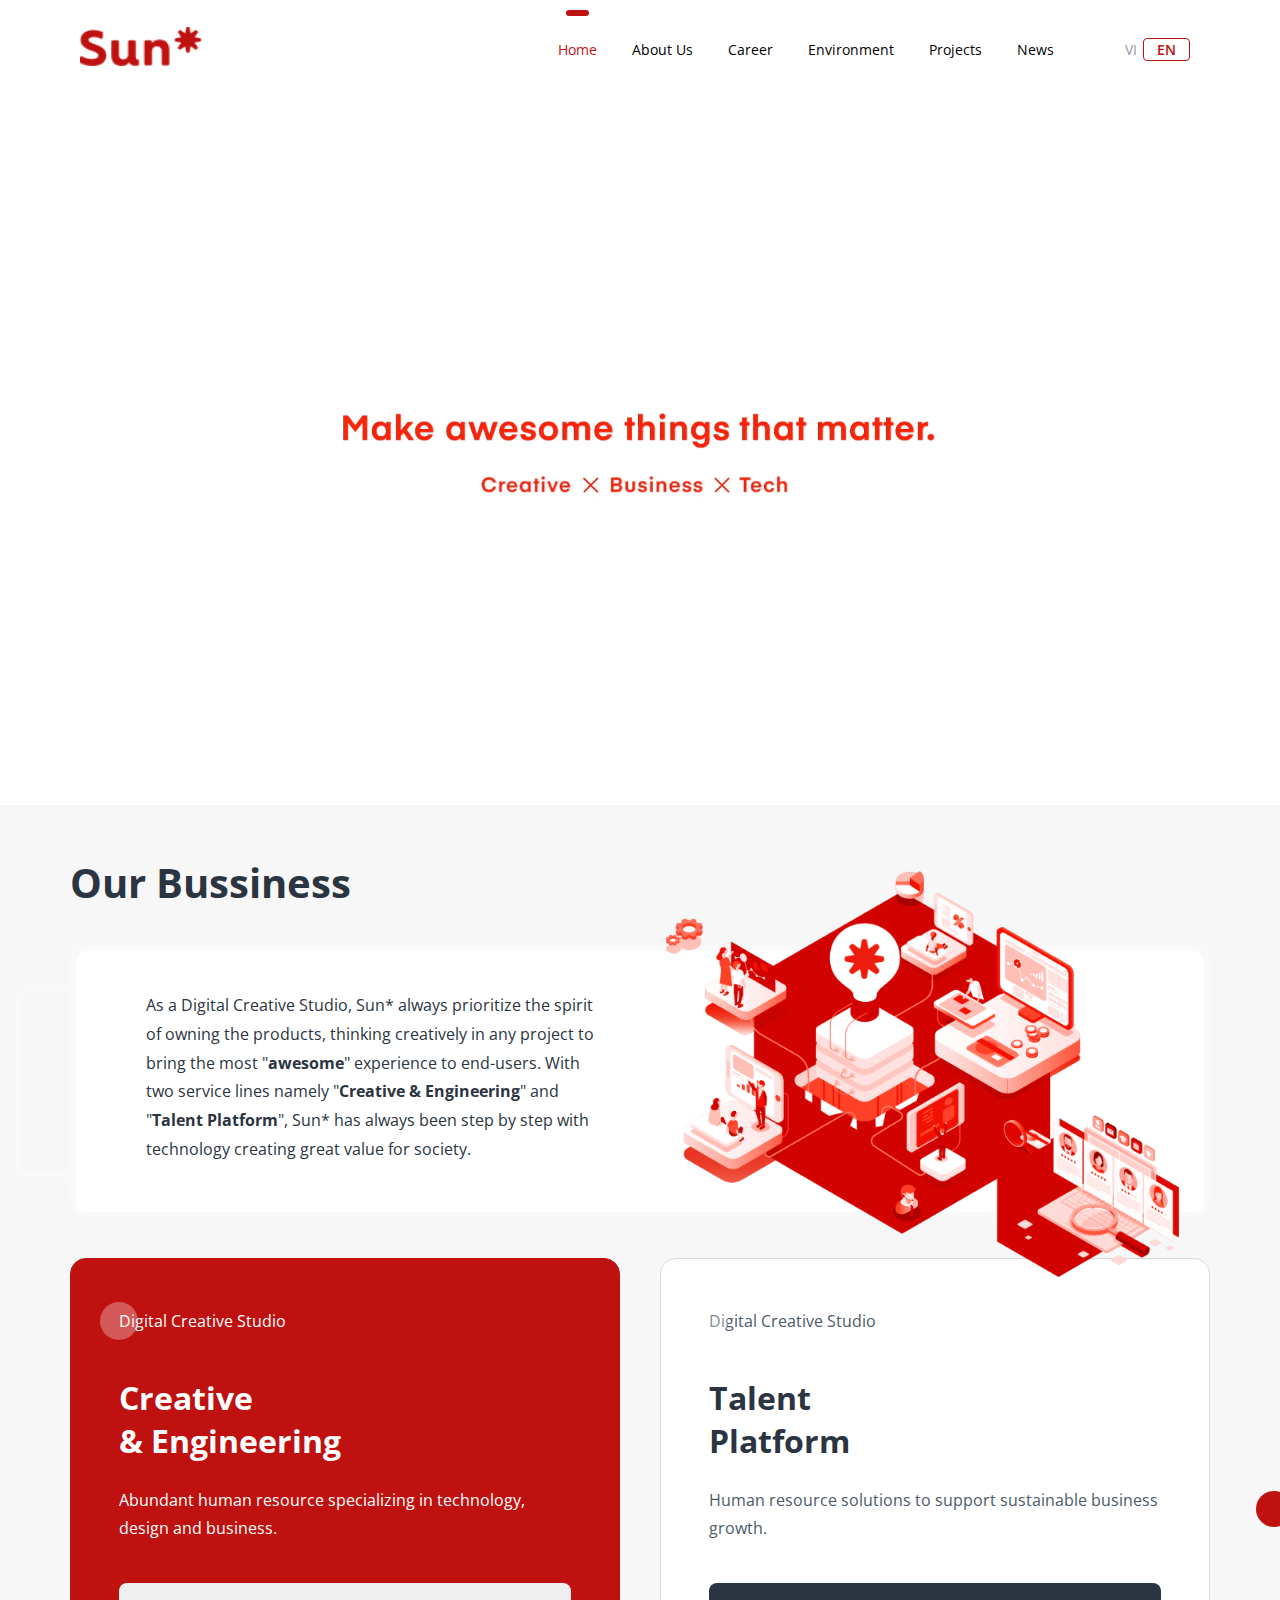
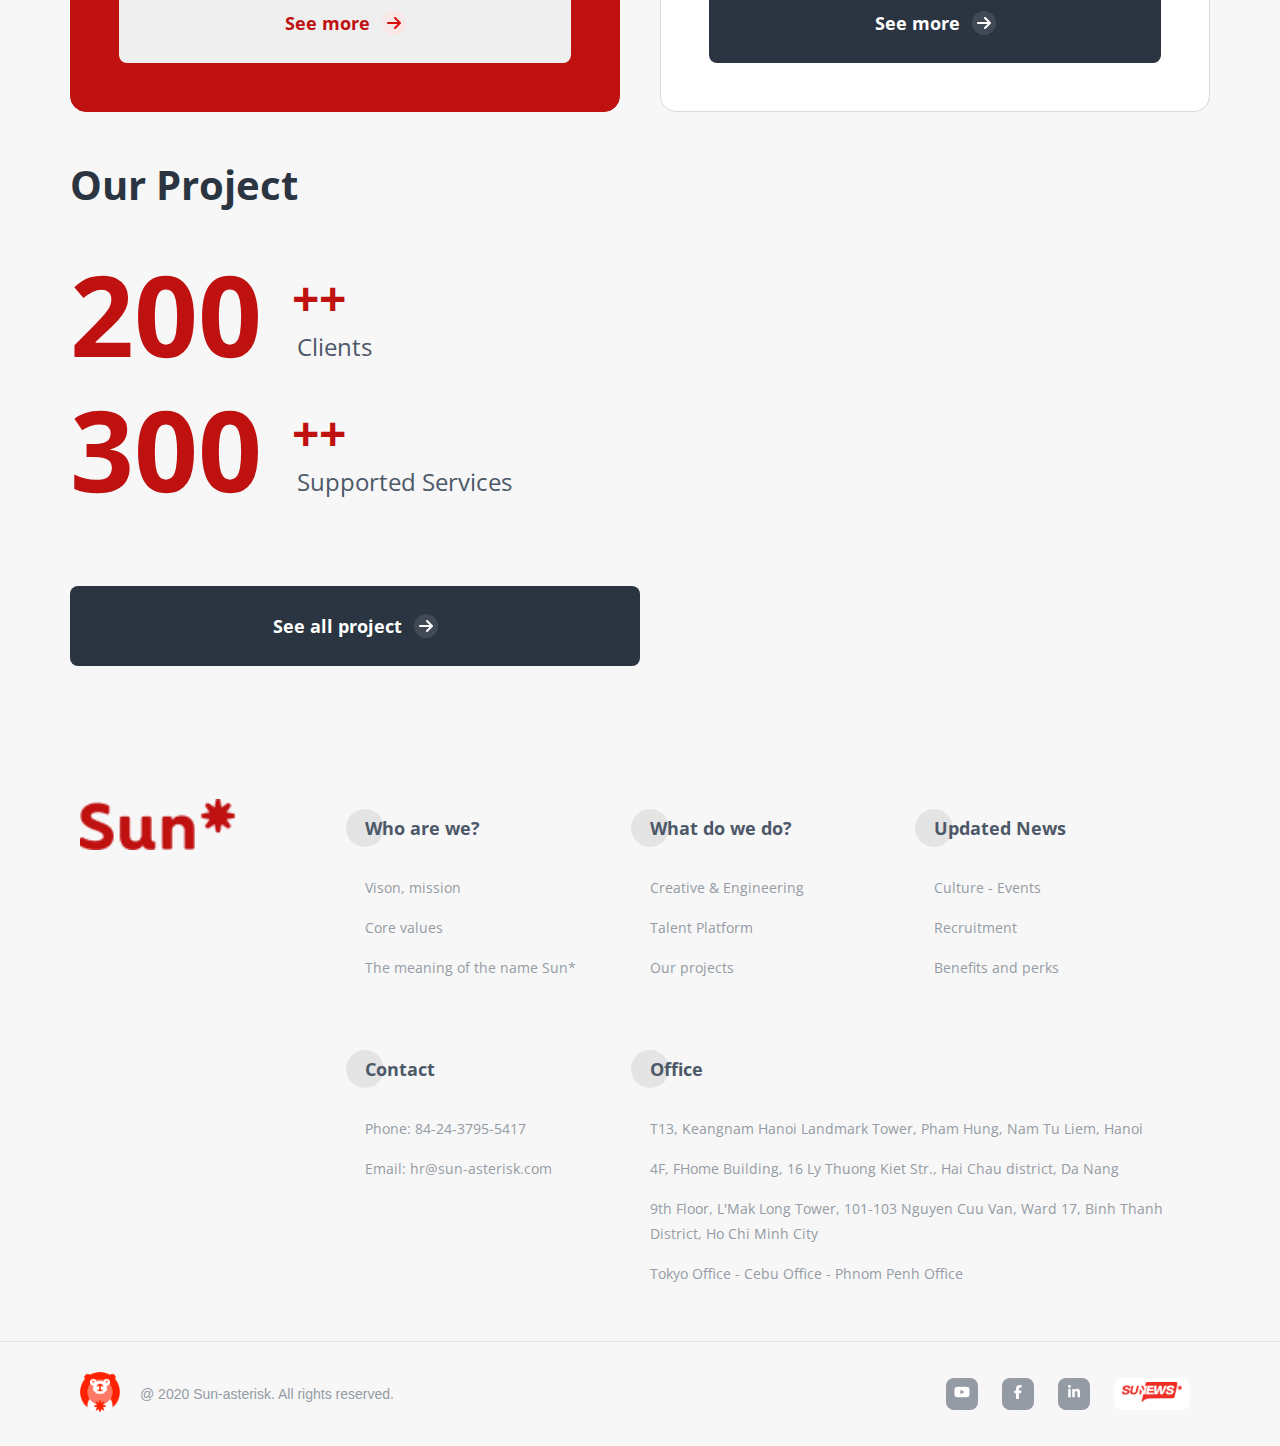
==== src/pages/index.html @ 75c7f7a1 "Merge pull request #1 from Thanhnhan1409/feat/layout" ====
<!DOCTYPE html>
<html lang="en">
<head>
  <meta charset="UTF-8">
  <meta name="viewport" content="width=device-width, initial-scale=1.0">
  <title>Trang chủ - English - Sun* Inc. Recruitment</title>
  <link rel="icon" href="../../assets/images/bear-footer.png" type="image/x-icon">
  <link rel="stylesheet" href="../../assets/css/main.css">
  <link rel="stylesheet" href="https://cdnjs.cloudflare.com/ajax/libs/font-awesome/4.7.0/css/font-awesome.min.css">
</head>
<body>
  <header class="header">
    <div class="header-container">
      <div class="header--logo">
        <img src="../../assets/images/logo.png" alt="Sun logo">
      </div>
      <div class="header__nav">
        <div class="nav__box">
          <ul class="nav__items">
            <li class="nav__item nav__item--active"><a href="./index.html">Home</a></li>
            <li class="nav__item"><a href="./index.html">About Us</a></li>
            <li class="nav__item"><a href="./index.html">Career</a></li>
            <li class="nav__item"><a href="./index.html">Environment</a></li>
            <li class="nav__item"><a href="./index.html">Projects</a></li>
            <li class="nav__item"><a href="./index.html">News</a></li>
          </ul>
          <div class="nav-mobile">
            <div class="nav-mobile__icons">
              <input type="checkbox" name="toggle" id="toggle">
              <label for="toggle">
                <img class="nav-mobile__icon nav-mobile__icon--show" src="../../assets/icons/nav-icon.svg" alt="nav">
                <img class="nav-mobile__icon nav-mobile__icon--hide" src="../../assets/icons/x-mark-icon.svg" alt="close nav">
                <ul class="nav-mobile__items">
                  <li class="nav-mobile__item nav-mobile__item--active"><a href="./index.html">Home</a></li>
                  <li class="nav-mobile__item"><a href="./index.html">About Us</a></li>
                  <li class="nav-mobile__item"><a href="./index.html">Career</a></li>
                  <li class="nav-mobile__item"><a href="./index.html">Environment</a></li>
                  <li class="nav-mobile__item"><a href="./index.html">Projects</a></li>
                  <li class="nav-mobile__item"><a href="./index.html">News</a></li>
                </ul>
              </label>
            </div>
          </div>
        </div>
        <ul class="header__locale">
          <li class="header__locale--vi">VI</li>
          <li class="header__locale--en">EN</li>
        </ul>
      </div>
    </div>
  </header>

  <main class="main">
    <section class="video__section">
      <video src="../../assets/videos/mv-pc.mp4" autoplay muted loop></video>
    </section>

    <section class="home__section bussiness__section">
      <h2 class="bussiness__section--title section--title">Our Bussiness</h2>
      <div class="bussiness__section--content">
        <p>
          As a Digital Creative Studio, Sun* always prioritize the spirit of owning the products, thinking creatively in any project to bring the most "<b>awesome</b>" experience to end-users. With two service lines namely "<b>Creative & Engineering</b>" and "<b>Talent Platform</b>", Sun* has always been step by step with technology creating great value for society.
        </p>
        <div class="bussiness--image">
          <img src="../../assets/images/intro-business.png" alt="intro-business">
        </div>
      </div>
    </section>

    <section class="home__section">
      <div class="card__section">
        <div class="creative__card card">
          <p class="card--text">Digital Creative Studio</p>
          <h2 class="creative__card--title">Creative <br> & Engineering</h2>
          <p>Abundant human resource specializing in technology, design and business.</p>
          <button class="card__button">
            <span>See more</span>
            <div class="card__icon">
              <img src="../../assets/icons/right-icon.svg" alt="arrow">
            </div>
          </button>
        </div>
        <div class="platform__card card">
          <p class="card--text">Digital Creative Studio</p>
          <h2 class="platform__card--title">Talent <br> Platform</h2>
          <p>Human resource solutions to support sustainable business growth.</p>
          <button class="card__button platform-card__button">
            <span>See more</span>
            <div class="card__icon">
              <img src="../../assets/icons/right-icon.svg" alt="arrow">
            </div>
          </button>
        </div>
      </div>
    </section>

    <section class="home__section">
      <div class="project__section">
        <h2 class="project__section--title section--title">Our Project</h2>
        <div class="project__section--content">
          <div class="project-data">
            <div class="data__group">
              <div class="data__box">
                <div class="data--number">200</div>
                <div class="data__unit">
                  <div class="data__unit--plus">++</div>
                  <div class="data__unit--text">Clients</div>
                </div>
              </div>
              <div class="data__box">
                <div class="data--number">300</div>
                <div class="data__unit">
                  <div class="data__unit--plus">++</div>
                  <div class="data__unit--text">Supported Services</div>
                </div>
              </div>
            </div>
            <button class="card__button platform-card__button">
              <span>See all project</span>
              <div class="card__icon">
                <img src="../../assets/icons/right-icon.svg" alt="arrow">
              </div>
            </button>
          </div>
          <div class="project-slide">
            <!-- <img src="../../assets/images/intro-business.png" alt="intro-business"> -->
          </div>
        </div>
      </div>
    </section>

    <section class="home__section">
      <div class="career_section">
        <div>

        </div>
      </div>
    </section>
  </main>

  <footer>
    <div class="footer-container">
      <div class="footer-content">
        <div class="footer__logo">
          <img src="../../assets/images/logo.png" alt="sun-asterisk">
        </div>
        <div class="footer-summary">
          <div class="summary__section">
            <h3 class="summary__section--title">Who are we?</h3>
            <ul class="summary__section--content">
              <li>Vison, mission</li>
              <li>Core values</li>
              <li>The meaning of the name Sun*</li>
            </ul>
          </div>
          <div class="summary__section">
            <h3 class="summary__section--title">What do we do?</h3>
            <ul class="summary__section--content">
              <li>Creative & Engineering</li>
              <li>Talent Platform</li>
              <li>Our projects</li>
            </ul>
          </div>
          <div class="summary__section">
            <h3 class="summary__section--title">Updated News</h3>
            <ul class="summary__section--content">
              <li>Culture - Events</li>
              <li>Recruitment</li>
              <li>Benefits and perks</li>
            </ul>
          </div>
          <div class="summary__section">
            <h3 class="summary__section--title">Contact</h3>
            <ul class="summary__section--content">
              <li>Phone: 84-24-3795-5417</li>
              <li>Email: hr@sun-asterisk.com</li>
            </ul>
          </div>
          <div class="summary__section">
            <h3 class="summary__section--title">Office</h3>
            <ul class="summary__section--content">
              <li>T13, Keangnam Hanoi Landmark Tower, Pham Hung, Nam Tu Liem, Hanoi</li>
              <li>4F, FHome Building, 16 Ly Thuong Kiet Str., Hai Chau district, Da Nang</li>
              <li>9th Floor, L'Mak Long Tower, 101-103 Nguyen Cuu Van, Ward 17, Binh Thanh District, Ho Chi Minh City</li>
              <li>Tokyo Office - Cebu Office - Phnom Penh Office</li>
            </ul>
          </div>
        </div>
      </div>
    </div>

    <div class="footer-contact__container">
      <div class="footer-contact__box">
        <div class="footer-contact">
          <div class="bear-logo">
            <a href="./index.html">
              <img src="../../assets/images/bear-footer.png" alt="bear logo">
            </a>
            <span>@ 2020 Sun-asterisk. All rights reserved.</span>
          </div>
          <div class="contact-socials">
            <div class="contact-socials__item">
              <a href="./index.html">
                <img src="../../assets/icons/youtube-icon.svg" alt="youtube">
              </a>
            </div>
            <div class="contact-socials__item">
              <a href="./index.html"><img src="../../assets/icons/facebook-icon.svg" alt="facebook"></a>
            </div>
            <div class="contact-socials__item">
              <a href="./index.html"><img src="../../assets/icons/linkedin-icon.svg" alt="linkedin"></a>
            </div>
            <div class="contact-socials__item contact-socials__item--sunews">
              <a href="./index.html"><img src="../../assets/icons/sunews-icon.svg" alt="sunews"></a>
            </div>
          </div>
        </div>
      </div>
    </div>
  </footer>
</body>
</html>
---- assets/css/main.css ----
@import url(./global.css);
@import url(./header.css);
@import url(./footer.css);

.header {
  background-color: #fff;
  position: fixed;
  top: 0;
  left: 0;
  right: 0;
  z-index: 10;
}

.main {
  padding: 85px 0 60px;
}

video {
  max-width: 100%;
  width: 100%;
}

.home__section {
  max-width: 1140px;
  margin: 0 auto;
}

.section--title {
  color: #2b3441;
  font-size: 40px;
  margin: 20px 0 10px;
  padding: 25px 0;
}

/* Bussiness */

.bussiness__section {
  margin-bottom: 40px;
}

.bussiness__section--content {
  border: 6px solid #f9f9f9;
  border-radius: 16px;
  background-color: #fff;
  display: flex;
  justify-content: space-between;
  position: relative;
}

.bussiness__section--content::before {
  border: 6px solid #f9f9f9;
  border-radius: 16px;
  content: '';
  height: calc(100% - 80px);
  position: absolute;
  width: 110px;
  left: 0;
  top: 50%;
  transform: translate(-50%, -50%);
  z-index: -1;
  -webkit-transform: translate(-50%, -50%);
}

.bussiness__section--content p {
  color: #2b3441;
  padding-left: 70px;
  font-size: 16px;
  line-height: 1.8;
  padding-top: 40px;
  padding-bottom: 40px;
  width: 50%;
}

.bussiness--image {
  margin: -80px 25px -70px 70px;
  position: relative;
  z-index: 2;
  width: 50%;
}

.bussiness--image img {
  max-width: 100%;
  height: auto;
}

/* Creative & Enineering */

.card__section {
  align-items: center;
  display: flex;
  justify-content: space-between;
  gap: 40px;
}

.card {
  border-radius: 16px;
  padding: 48px;
  width: calc(50% - 20px);
}

.creative__card {
  background-color: #c01111;
  border: 1px solid #c01111;
  color: #fff;
}

.creative__card h2 {
  color: #fff;
  font-size: 32px;
  margin-bottom: 24px;
}

.card--text {
  margin-bottom: 30px;
  position: relative;
}

.card--text::before {
  background-color: rgba(255, 255, 255, 0.3);
  border-radius: 50%;
  content: '';
  height: 38px;
  position: absolute;
  left: 0;
  top: 50%;
  z-index: 1;
  transform: translate(-50%, -50%);
  width: 38px;
}

.card p {
  color: #fff;
  font-size: 16px;
  line-height: 1.8;
  margin-bottom: 40px;
}

.card__button span {
  position: relative;
  z-index: 2;
}

.card__button {
  align-items: center;
  border: none;
  border-radius: 8px;
  cursor: pointer;
  color: #c01111;
  display: flex;
  font-size: 18px;
  font-weight: 700;
  justify-content: center;
  gap: 12px;
  height: 80px;
  line-height: 80px;
  text-align: center;
  transition: all .3s;
  width: 100%;
  padding:  0 20px;
  position: relative;
}

.card__button::before {
  background-color: #2b3441;
  border-radius: 8px;
  content: "";
  position: absolute;
  top: 50%;
  left: 50%;
  width: 100%;
  height: 100%;
  opacity: 0;
  transform: translate(-50%, -50%) scale(0);
  transition: all 0.3s ease;
  z-index: 0;
}

.card__button:hover::before {
  opacity: 1;
  transform: translate(-50%, -50%) scale(1);
}

.card__button:hover span {
  color: #fff;
}

.card__button:hover .card__icon {
  background-color: #414954;
}

.card__button:hover img {
  filter: brightness(0) invert(1);
}

.card__icon {
  align-items: center;
  background-color: #F9E7E7;
  border-radius: 50%;
  display: flex;
  justify-content: center;
  height: 24px;
  position: relative;
  width: 24px;
  z-index: 2;
}

.card__icon img {
  width: 14px;
}

/* Platform card */
.platform__card {
  background-color: #fff;
  border: 1px solid #d7dadc;
  position: relative;
}

.platform__card::after {
  background-color: #c01111;
  border-radius: 50%;
  bottom: 166px;
  content: '';
  height: 36px;
  position: absolute;
  right: -83px;
  transform: translateY(-50%);
  width: 36px;
}

.platform__card--title {
  color: #2b3441;
  font-size: 32px;
  margin-bottom: 24px;
}

.platform__card p {
  color: #4d5969;
}

.platform-card__button {
  background-color: #2b3441;
  color: #fff;
}

.platform-card__button img {
  filter: brightness(0) invert(1);
}

.platform-card__button .card__icon {
  background-color: #414954;
}

.platform-card__button::before {
  background-color: #c01111;
}

.platform-card__button:hover .card__icon {
  background-color: #c85252;
}

/* Project section */

.project__section--content {
  align-items: center;
  display: flex;
}

.project__section--content {
  display: flex;
  flex-direction: row;
  width: 100%;
}

.project-data {
  width: 50%;
}

.data__group {
  padding-bottom: 70px;
}

.data__box {
  display: flex;
  align-items: center;
}

.data--number {
  color: #c01111;
  font-size: 112px;
  font-weight: 700;
  line-height: 1.2; 
}

.data__unit {
  display: flex;
  justify-content: flex-start;
  align-items: flex-start;
  flex-direction: column;
  padding-left: 30px;
}

.data__unit--plus {
  color: #c01111;
  font-size: 48px;
  font-weight: 700;
  position: relative;
}

.data__unit--text {
  font-size: 24px;
  position: relative;
  left: 5px;
}
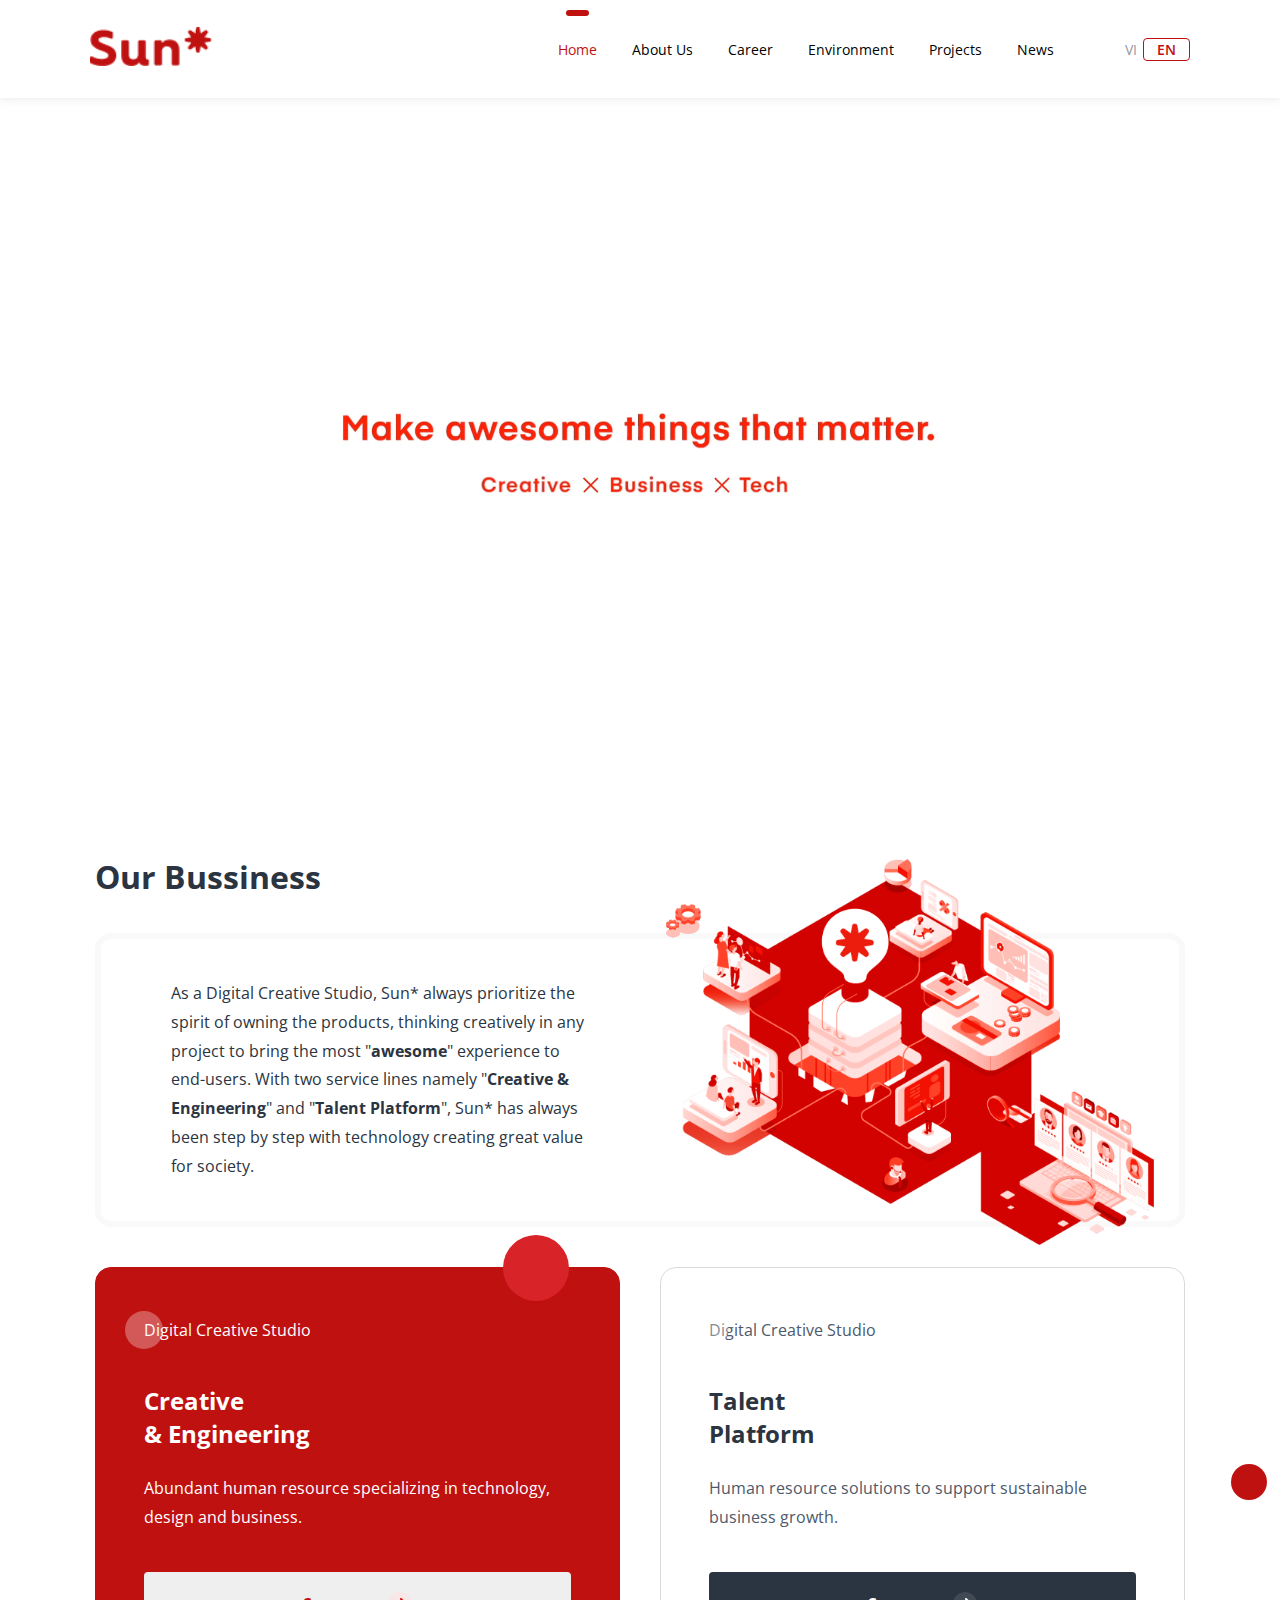
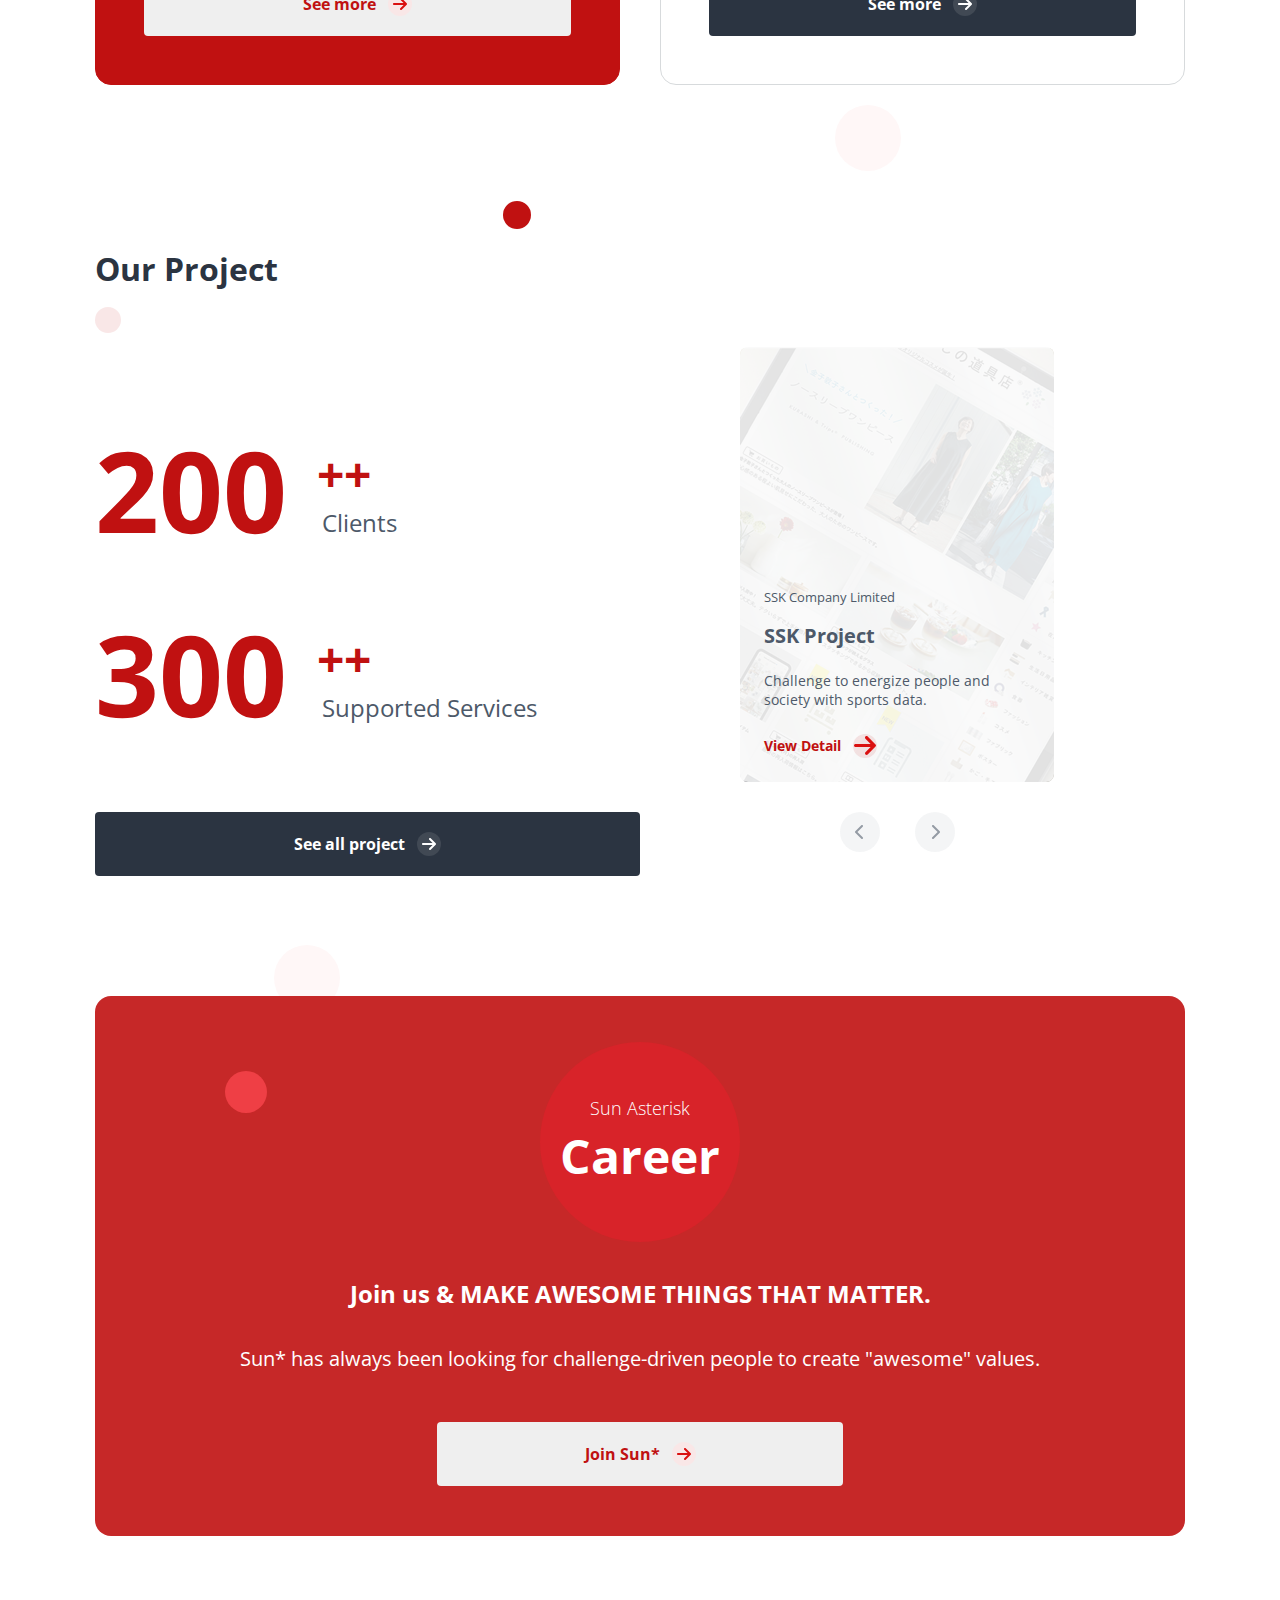
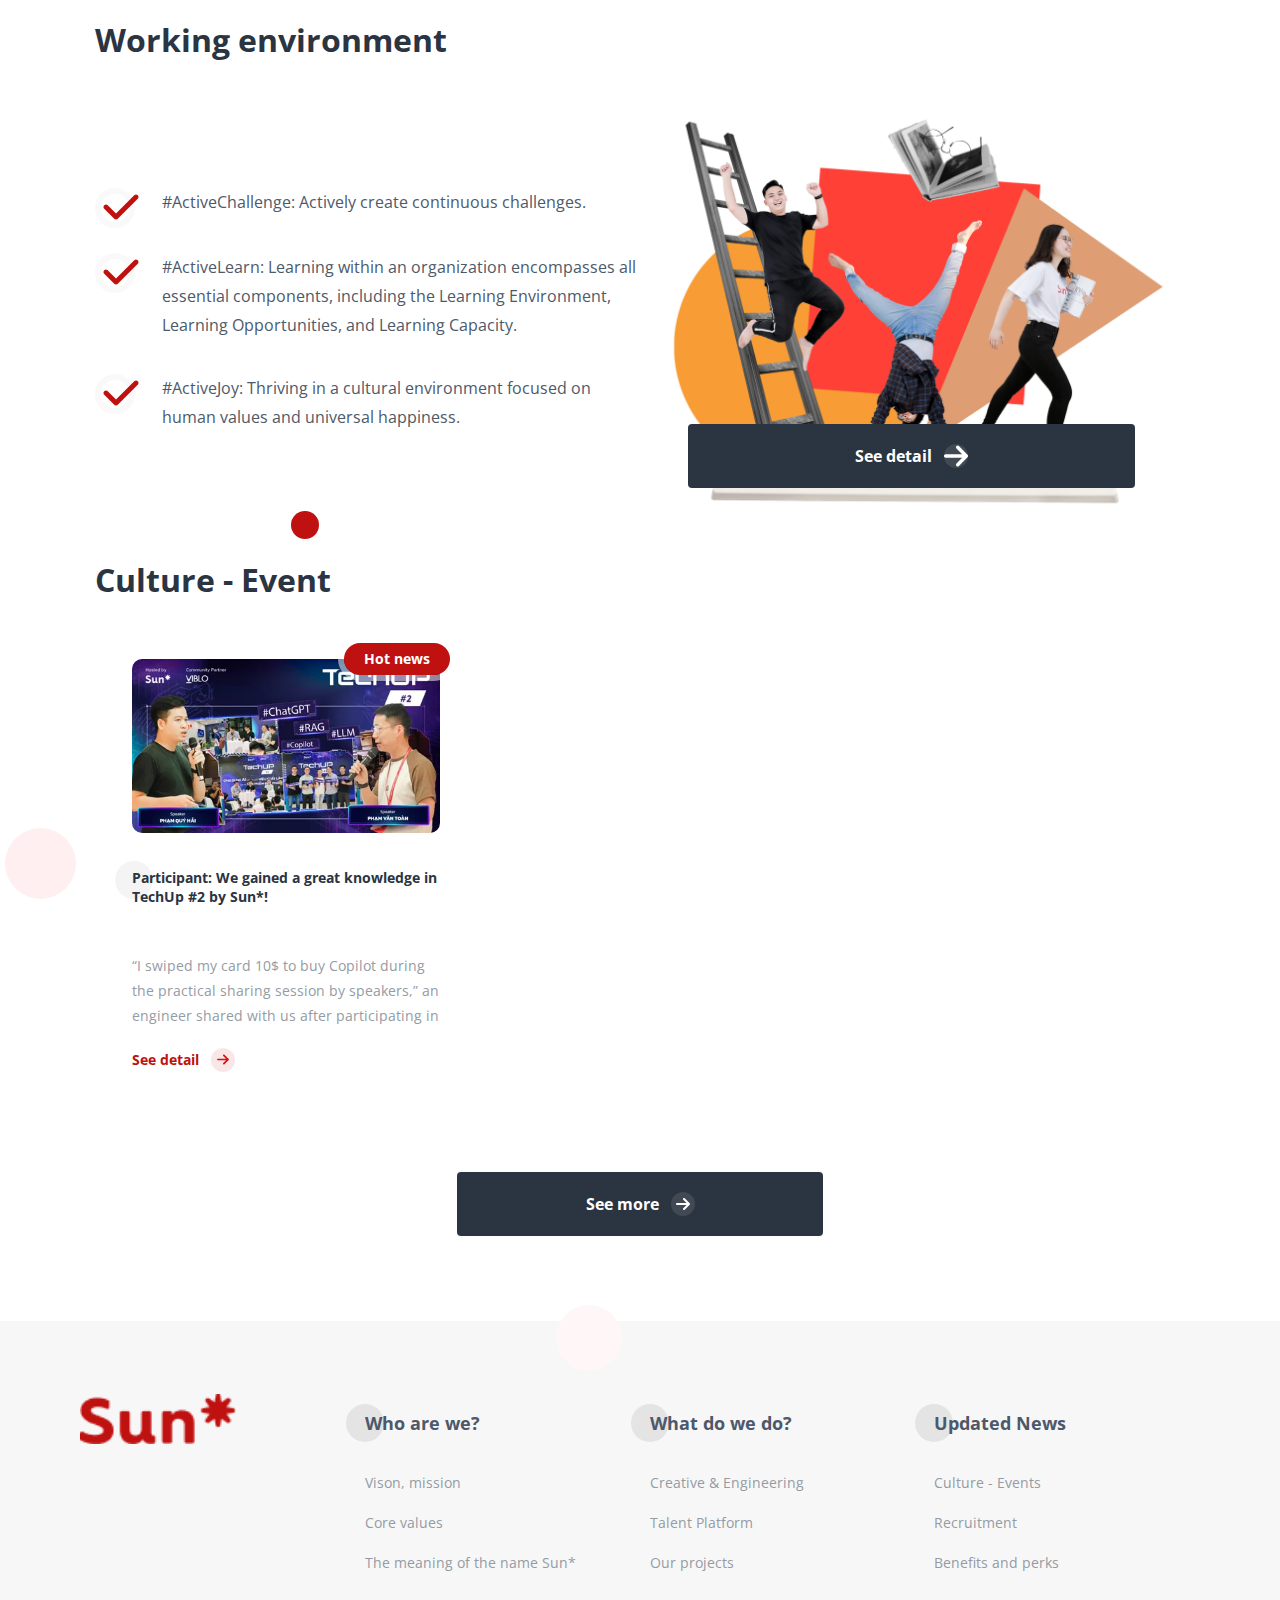
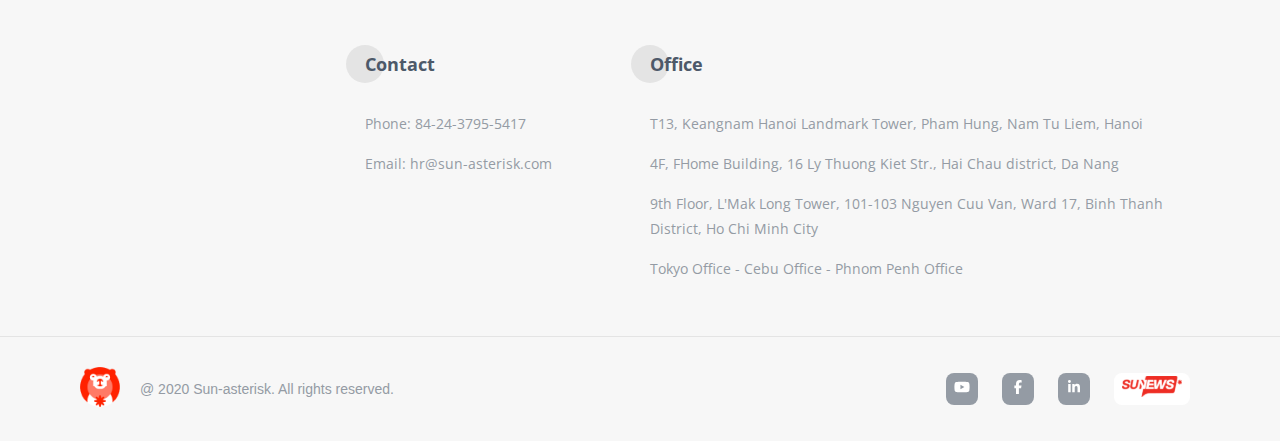
==== commit 81f54a5d: "Merge pull request #2 from Thanhnhan1409/feat/main" ====
--- a/src/pages/index.html
+++ b/src/pages/index.html
@@ -54,7 +54,7 @@
     <section class="video__section">
       <video src="../../assets/videos/mv-pc.mp4" autoplay muted loop></video>
     </section>
-
+    <!-- Our Business -->
     <section class="home__section bussiness__section">
       <h2 class="bussiness__section--title section--title">Our Bussiness</h2>
       <div class="bussiness__section--content">
@@ -93,10 +93,10 @@
         </div>
       </div>
     </section>
-
+    <!-- Project -->
     <section class="home__section">
       <div class="project__section">
-        <h2 class="project__section--title section--title">Our Project</h2>
+        <h2 class="project__section--title">Our Project</h2>
         <div class="project__section--content">
           <div class="project-data">
             <div class="data__group">
@@ -122,17 +122,169 @@
               </div>
             </button>
           </div>
-          <div class="project-slide">
-            <!-- <img src="../../assets/images/intro-business.png" alt="intro-business"> -->
-          </div>
-        </div>
-      </div>
-    </section>
-
+          <div class="project__slider--box">
+            <div class="project__slider">
+              <div class="project__slides">
+                <div class="project__slide">
+                  <div class="project__slide--content">
+                    <div class="project__slide--company-name">SSK Company Limited</div>
+                    <div class="project__slide--project-name"> SSK Project </div>
+                    <div class="project__slide--description">Challenge to energize people and society with sports data.</div>
+                    <div class="culture-event__detail">
+                      <a href="./index.html">
+                        <div class="culture-event__detail--text">View Detail</div>
+                        <div class="culture-event__icon">
+                          <img src="../../assets/icons/right-icon.svg" alt="right">
+                        </div>
+                      </a>
+                    </div>
+                  </div>
+                </div>
+                <div class="project__slide">
+                  <div class="project__slide--content">
+                    <div class="project__slide--company-name">Kurashicom Inc</div>
+                    <div class="project__slide--project-name"> KURASHICOM Project </div>
+                    <div class="project__slide--description">App development helps to realize the lifestyle that you want</div>
+                    <div class="culture-event__detail">
+                      <a href="./index.html">
+                        <div class="culture-event__detail--text">View Detail</div>
+                        <div class="culture-event__icon">
+                          <img src="../../assets/icons/right-icon.svg" alt="right">
+                        </div>
+                      </a>
+                    </div>
+                  </div>
+                </div>
+                <div class="project__slide">
+                  <div class="project__slide--content">
+                    <div class="project__slide--company-name">SSK Company Limited</div>
+                    <div class="project__slide--project-name"> SSK Project </div>
+                    <div class="project__slide--description">Challenge to energize people and society with sports data.</div>
+                    <div class="culture-event__detail">
+                      <a href="./index.html">
+                        <div class="culture-event__detail--text">View Detail</div>
+                        <div class="culture-event__icon">
+                          <img src="../../assets/icons/right-icon.svg" alt="right">
+                        </div>
+                      </a>
+                    </div>
+                  </div>
+                </div>
+              </div>
+            </div>
+            <div class="project__slider--icons">
+              <div class="project__slider--icon">
+                <img src="../../assets/icons/chevron-left-icon.svg" alt="left">
+              </div>
+              <div class="project__slider--icon">
+                <img src="../../assets/icons/chevron-right-icon.svg" alt="right">
+              </div>
+            </div>
+          </div>
+        </div>
+      </div>
+    </section>
+    <!-- Carrer -->
     <section class="home__section">
       <div class="career_section">
-        <div>
-
+        <div class="career__title">
+          <div class="career--company-name">Sun Asterisk</div>
+          <div class="career-section--title">Career</div>
+        </div>
+        <div class="career--quote">Join us & MAKE AWESOME THINGS THAT MATTER.</div>
+        <div class="career--description">Sun* has always been looking for challenge-driven people to create "awesome" values.</div>
+        <div class="career__button">
+          <button class="card__button">
+            <span>Join Sun*</span>
+            <div class="card__icon">
+              <img src="../../assets/icons/right-icon.svg" alt="arrow">
+            </div>
+          </button>
+        </div>
+      </div>
+    </section>
+    <!-- Environment -->
+    <section class="home__section">
+      <div class="enviroment__section">
+        <h2 class="enviroment__section--title">Working environment</h2>
+        <div class="environment__content">
+          <div class="environment__description">
+            <ul class="environment__description--items">
+              <li class="environment__description--item">
+                <div class="environment__item--mark">
+                  <img src="../../assets/icons/correct-icon.svg" alt="correct">
+                </div>
+                <div class="enviroment__item--description">
+                  #ActiveChallenge: Actively create continuous challenges.
+                </div>
+              </li>
+              <li class="environment__description--item">
+                <div class="environment__item--mark">
+                  <img src="../../assets/icons/correct-icon.svg" alt="correct">
+                </div>
+                <div class="enviroment__item--description">
+                  #ActiveLearn: Learning within an organization encompasses all essential components, including the Learning Environment, Learning Opportunities, and Learning Capacity.
+                </div>
+              </li>
+              <li class="environment__description--item">
+                <div class="environment__item--mark">
+                  <img src="../../assets/icons/correct-icon.svg" alt="correct">
+                </div>
+                <div class="enviroment__item--description">
+                  #ActiveJoy: Thriving in a cultural environment focused on human values and universal happiness.
+                </div>
+              </li>
+            </ul>
+          </div>
+          <div class="environment-image">
+            <img src="../../assets/images/human-centered.png" alt="intro-business">
+            <div>
+              <button class="platform-card__button card__button enviroment__button">
+                <span>See detail</span>
+                <div class="card__icon">
+                  <img src="../../assets/icons/right-icon.svg" alt="arrow">
+                </div>
+              </button>
+            </div>
+          </div>
+        </div>
+      </div>
+    </section>
+    <!-- Culture -->
+    <section class="home__section">
+      <div class="culture__section">
+        <h2 class="enviroment__section--title culture__section--title">Culture - Event</h2>
+        <div class="culture__box">
+          <div class="culture__card">
+            <div class="culture__card--image">
+              <img src="../../assets/images/culture-event.webp" alt="culture-event">
+              <div class="culture__card--label">
+                <span>Hot news</span>
+              </div>
+            </div>
+            <div class="culture-event__content">
+              <a href="./index.html" class="culture-event--link">
+                Participant: We gained a great knowledge in TechUp #2 by Sun*!
+              </a>
+              <div class="culture-event--description">“I swiped my card 10$ to buy Copilot during the practical sharing session by speakers,” an engineer shared with us after participating in TechUp #2: "Applying AI to Improve Programming Efficiency and Create Breakthrough Products" – an event hosted by Sun*.</div>
+              <div class="culture-event__detail">
+                <a href="./index.html">
+                  <div class="culture-event__detail--text">See detail</div>
+                  <div class="culture-event__icon">
+                    <img src="../../assets/icons/right-icon.svg" alt="right">
+                  </div>
+                </a>
+              </div>
+            </div>
+          </div>
+        </div>
+        <div class="culture__button">
+          <button class="platform-card__button card__button">
+            <span>See more</span>
+            <div class="card__icon">
+              <img src="../../assets/icons/right-icon.svg" alt="arrow">
+            </div>
+          </button>
         </div>
       </div>
     </section>
--- a/assets/css/main.css
+++ b/assets/css/main.css
@@ -1,313 +1,25 @@
 @import url(./global.css);
 @import url(./header.css);
 @import url(./footer.css);
+@import url(./main/business.css);
+@import url(./main/creative.css); 
+@import url(./main/career.css);
+@import url(./main/culture.css);
+@import url(./main/environment.css);
+@import url(./main/project.css);
+
 
 .header {
   background-color: #fff;
+  box-shadow: 0 0 10px 0 rgba(204, 204, 204, .5);
   position: fixed;
   top: 0;
   left: 0;
   right: 0;
-  z-index: 10;
+  z-index: 100;
 }
 
 .main {
+  background-color: #fff;
   padding: 85px 0 60px;
 }
-
-video {
-  max-width: 100%;
-  width: 100%;
-}
-
-.home__section {
-  max-width: 1140px;
-  margin: 0 auto;
-}
-
-.section--title {
-  color: #2b3441;
-  font-size: 40px;
-  margin: 20px 0 10px;
-  padding: 25px 0;
-}
-
-/* Bussiness */
-
-.bussiness__section {
-  margin-bottom: 40px;
-}
-
-.bussiness__section--content {
-  border: 6px solid #f9f9f9;
-  border-radius: 16px;
-  background-color: #fff;
-  display: flex;
-  justify-content: space-between;
-  position: relative;
-}
-
-.bussiness__section--content::before {
-  border: 6px solid #f9f9f9;
-  border-radius: 16px;
-  content: '';
-  height: calc(100% - 80px);
-  position: absolute;
-  width: 110px;
-  left: 0;
-  top: 50%;
-  transform: translate(-50%, -50%);
-  z-index: -1;
-  -webkit-transform: translate(-50%, -50%);
-}
-
-.bussiness__section--content p {
-  color: #2b3441;
-  padding-left: 70px;
-  font-size: 16px;
-  line-height: 1.8;
-  padding-top: 40px;
-  padding-bottom: 40px;
-  width: 50%;
-}
-
-.bussiness--image {
-  margin: -80px 25px -70px 70px;
-  position: relative;
-  z-index: 2;
-  width: 50%;
-}
-
-.bussiness--image img {
-  max-width: 100%;
-  height: auto;
-}
-
-/* Creative & Enineering */
-
-.card__section {
-  align-items: center;
-  display: flex;
-  justify-content: space-between;
-  gap: 40px;
-}
-
-.card {
-  border-radius: 16px;
-  padding: 48px;
-  width: calc(50% - 20px);
-}
-
-.creative__card {
-  background-color: #c01111;
-  border: 1px solid #c01111;
-  color: #fff;
-}
-
-.creative__card h2 {
-  color: #fff;
-  font-size: 32px;
-  margin-bottom: 24px;
-}
-
-.card--text {
-  margin-bottom: 30px;
-  position: relative;
-}
-
-.card--text::before {
-  background-color: rgba(255, 255, 255, 0.3);
-  border-radius: 50%;
-  content: '';
-  height: 38px;
-  position: absolute;
-  left: 0;
-  top: 50%;
-  z-index: 1;
-  transform: translate(-50%, -50%);
-  width: 38px;
-}
-
-.card p {
-  color: #fff;
-  font-size: 16px;
-  line-height: 1.8;
-  margin-bottom: 40px;
-}
-
-.card__button span {
-  position: relative;
-  z-index: 2;
-}
-
-.card__button {
-  align-items: center;
-  border: none;
-  border-radius: 8px;
-  cursor: pointer;
-  color: #c01111;
-  display: flex;
-  font-size: 18px;
-  font-weight: 700;
-  justify-content: center;
-  gap: 12px;
-  height: 80px;
-  line-height: 80px;
-  text-align: center;
-  transition: all .3s;
-  width: 100%;
-  padding:  0 20px;
-  position: relative;
-}
-
-.card__button::before {
-  background-color: #2b3441;
-  border-radius: 8px;
-  content: "";
-  position: absolute;
-  top: 50%;
-  left: 50%;
-  width: 100%;
-  height: 100%;
-  opacity: 0;
-  transform: translate(-50%, -50%) scale(0);
-  transition: all 0.3s ease;
-  z-index: 0;
-}
-
-.card__button:hover::before {
-  opacity: 1;
-  transform: translate(-50%, -50%) scale(1);
-}
-
-.card__button:hover span {
-  color: #fff;
-}
-
-.card__button:hover .card__icon {
-  background-color: #414954;
-}
-
-.card__button:hover img {
-  filter: brightness(0) invert(1);
-}
-
-.card__icon {
-  align-items: center;
-  background-color: #F9E7E7;
-  border-radius: 50%;
-  display: flex;
-  justify-content: center;
-  height: 24px;
-  position: relative;
-  width: 24px;
-  z-index: 2;
-}
-
-.card__icon img {
-  width: 14px;
-}
-
-/* Platform card */
-.platform__card {
-  background-color: #fff;
-  border: 1px solid #d7dadc;
-  position: relative;
-}
-
-.platform__card::after {
-  background-color: #c01111;
-  border-radius: 50%;
-  bottom: 166px;
-  content: '';
-  height: 36px;
-  position: absolute;
-  right: -83px;
-  transform: translateY(-50%);
-  width: 36px;
-}
-
-.platform__card--title {
-  color: #2b3441;
-  font-size: 32px;
-  margin-bottom: 24px;
-}
-
-.platform__card p {
-  color: #4d5969;
-}
-
-.platform-card__button {
-  background-color: #2b3441;
-  color: #fff;
-}
-
-.platform-card__button img {
-  filter: brightness(0) invert(1);
-}
-
-.platform-card__button .card__icon {
-  background-color: #414954;
-}
-
-.platform-card__button::before {
-  background-color: #c01111;
-}
-
-.platform-card__button:hover .card__icon {
-  background-color: #c85252;
-}
-
-/* Project section */
-
-.project__section--content {
-  align-items: center;
-  display: flex;
-}
-
-.project__section--content {
-  display: flex;
-  flex-direction: row;
-  width: 100%;
-}
-
-.project-data {
-  width: 50%;
-}
-
-.data__group {
-  padding-bottom: 70px;
-}
-
-.data__box {
-  display: flex;
-  align-items: center;
-}
-
-.data--number {
-  color: #c01111;
-  font-size: 112px;
-  font-weight: 700;
-  line-height: 1.2; 
-}
-
-.data__unit {
-  display: flex;
-  justify-content: flex-start;
-  align-items: flex-start;
-  flex-direction: column;
-  padding-left: 30px;
-}
-
-.data__unit--plus {
-  color: #c01111;
-  font-size: 48px;
-  font-weight: 700;
-  position: relative;
-}
-
-.data__unit--text {
-  font-size: 24px;
-  position: relative;
-  left: 5px;
-}
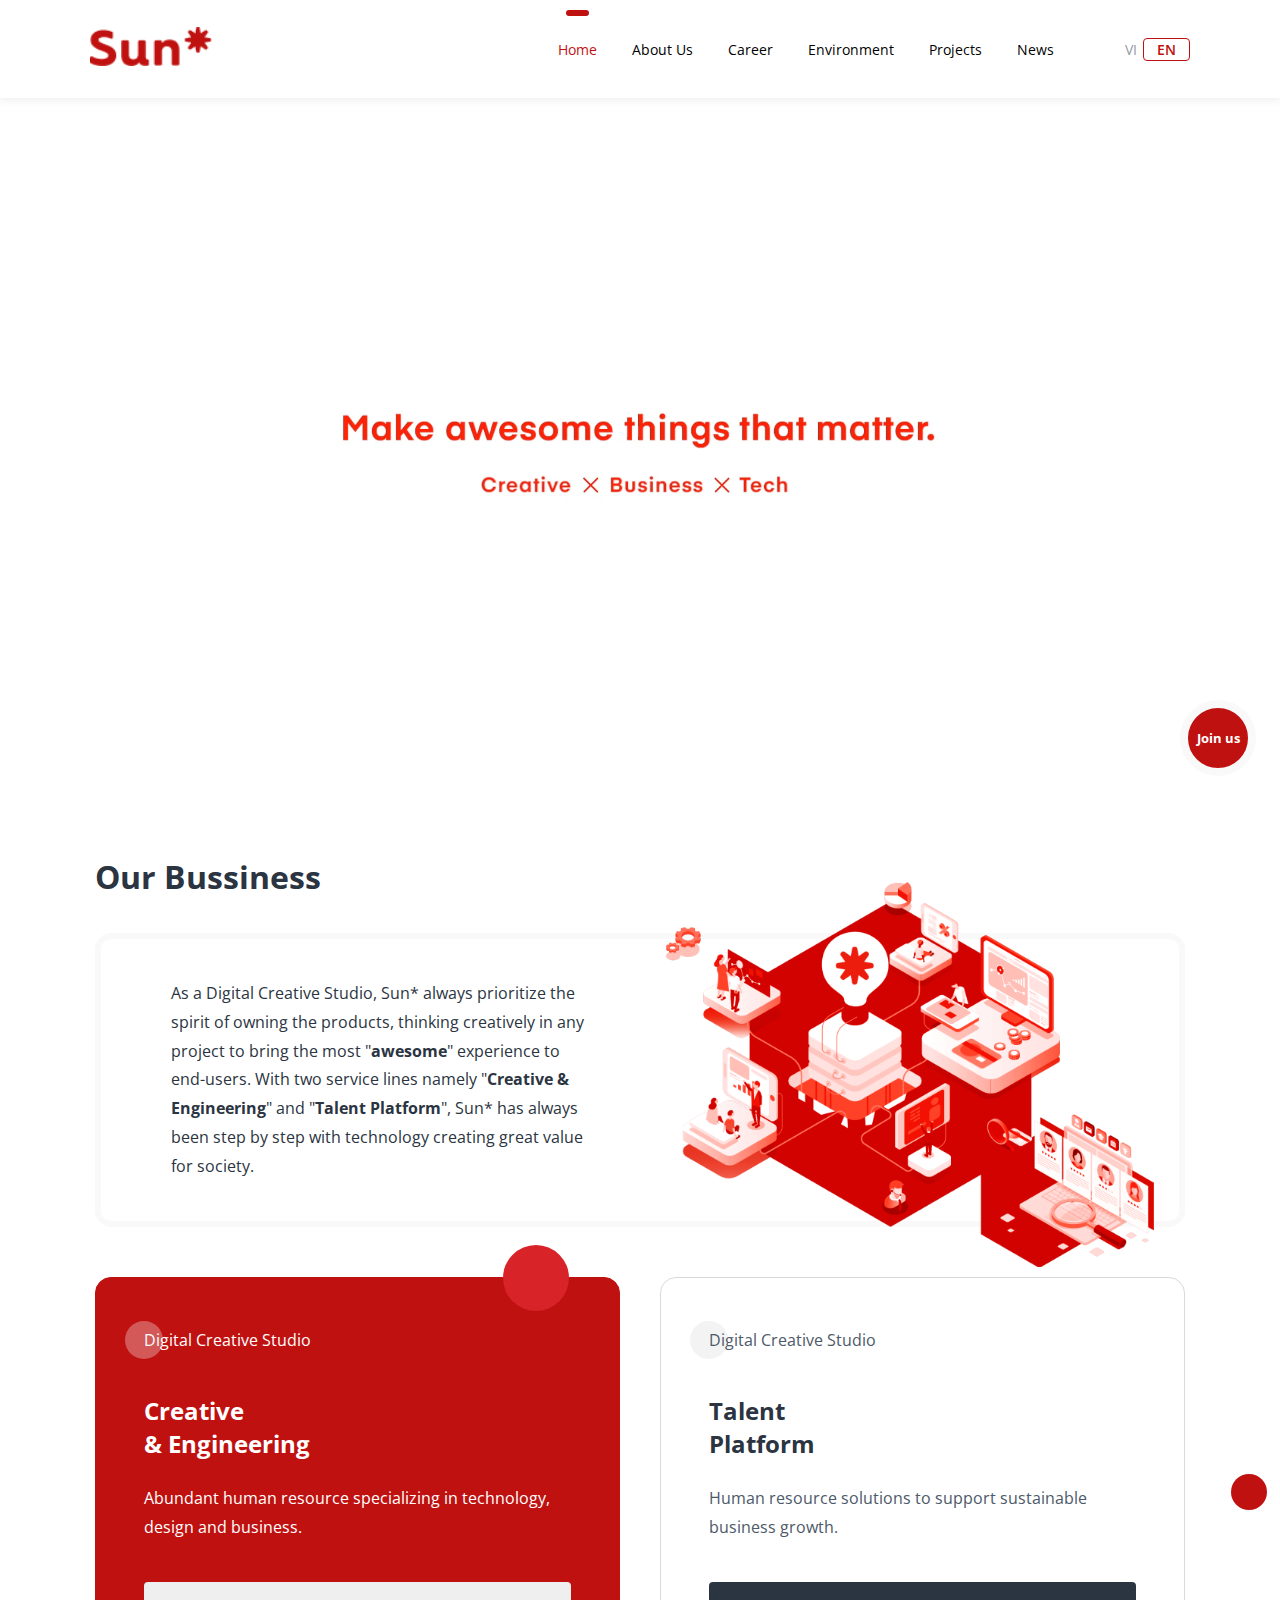
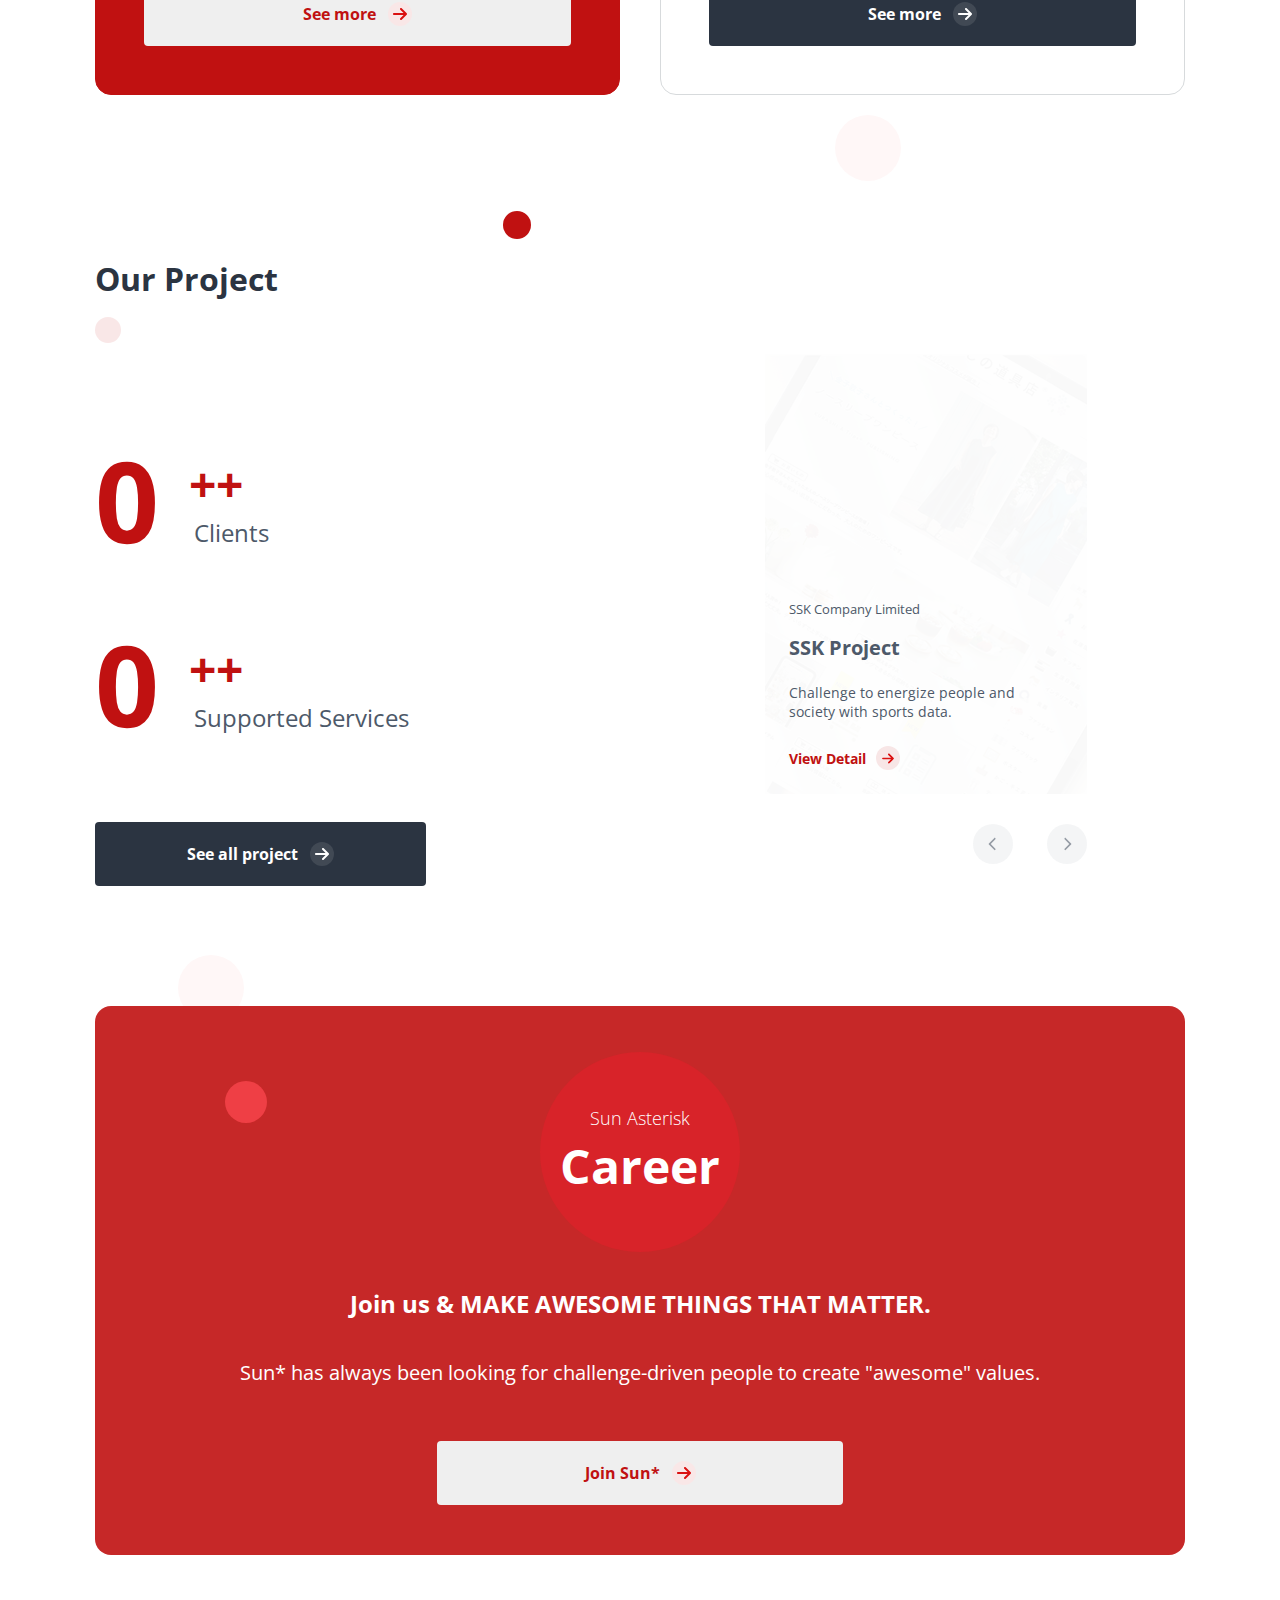
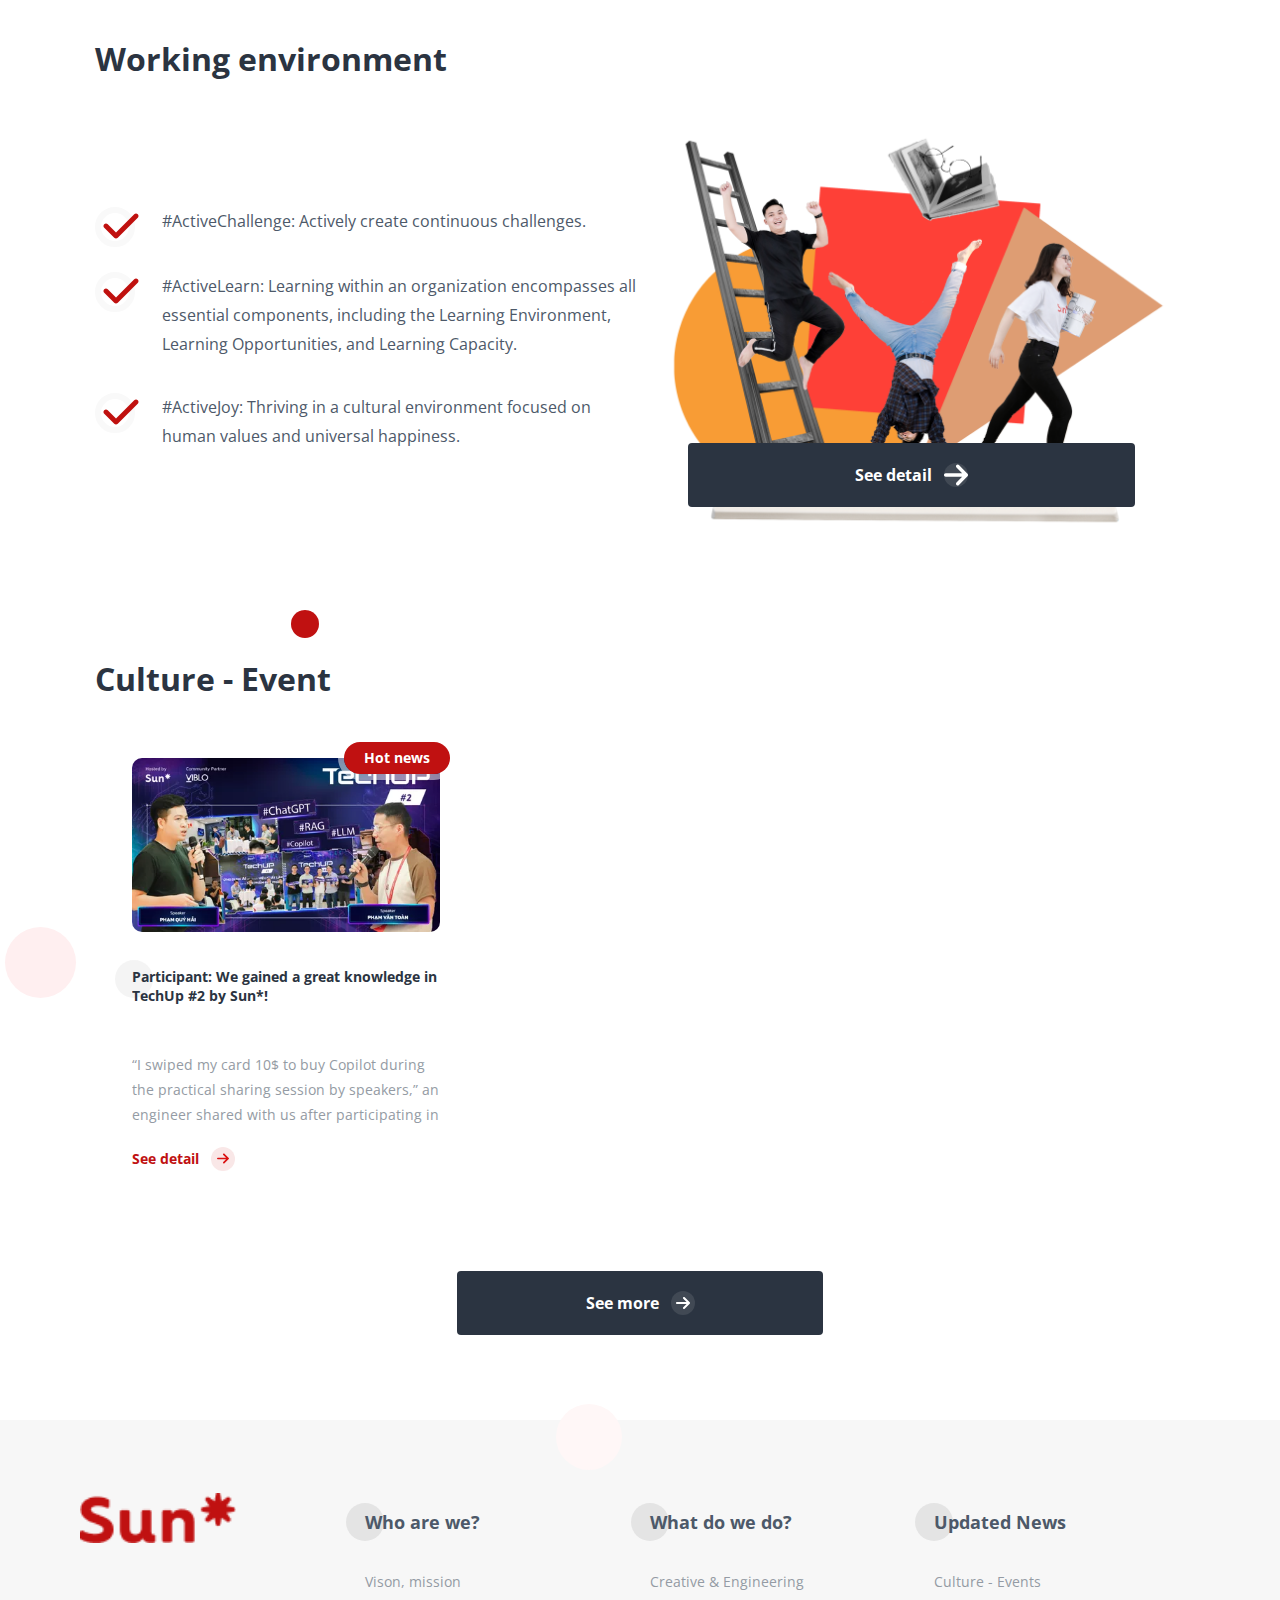
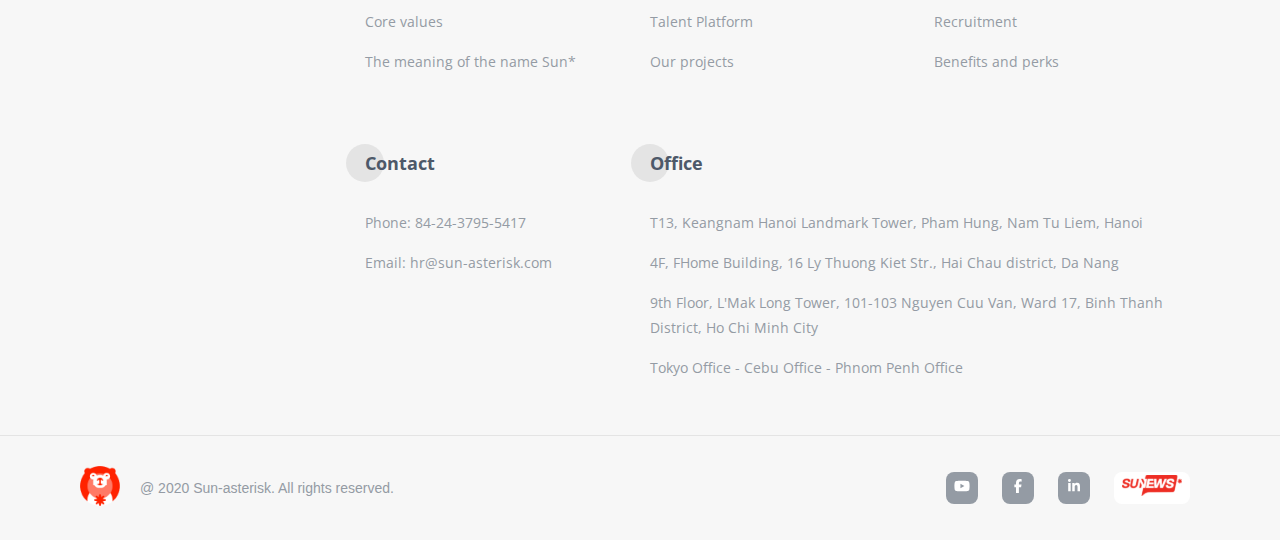
==== commit 2947603d: "feat: add slider" ====
--- a/src/pages/index.html
+++ b/src/pages/index.html
@@ -3,7 +3,7 @@
 <head>
   <meta charset="UTF-8">
   <meta name="viewport" content="width=device-width, initial-scale=1.0">
-  <title>Trang chủ - English - Sun* Inc. Recruitment</title>
+  <title>Home page - English - Sun* Inc. Recruitment</title>
   <link rel="icon" href="../../assets/images/bear-footer.png" type="image/x-icon">
   <link rel="stylesheet" href="../../assets/css/main.css">
   <link rel="stylesheet" href="https://cdnjs.cloudflare.com/ajax/libs/font-awesome/4.7.0/css/font-awesome.min.css">
@@ -43,8 +43,8 @@
           </div>
         </div>
         <ul class="header__locale">
-          <li class="header__locale--vi">VI</li>
-          <li class="header__locale--en">EN</li>
+          <a href="./vi.html" class="header__locale--vi">VI</a>
+          <a href="./index.html" class="header__locale--en">EN</a>
         </ul>
       </div>
     </div>
@@ -101,83 +101,92 @@
           <div class="project-data">
             <div class="data__group">
               <div class="data__box">
-                <div class="data--number">200</div>
+                <div class="data--number data__number--first"></div>
                 <div class="data__unit">
                   <div class="data__unit--plus">++</div>
                   <div class="data__unit--text">Clients</div>
                 </div>
               </div>
               <div class="data__box">
-                <div class="data--number">300</div>
+                <div class="data--number data__number--second"></div>
                 <div class="data__unit">
                   <div class="data__unit--plus">++</div>
                   <div class="data__unit--text">Supported Services</div>
                 </div>
               </div>
             </div>
-            <button class="card__button platform-card__button">
+            <button class="card__button platform-card__button project__button">
               <span>See all project</span>
               <div class="card__icon">
                 <img src="../../assets/icons/right-icon.svg" alt="arrow">
               </div>
             </button>
           </div>
-          <div class="project__slider--box">
-            <div class="project__slider">
-              <div class="project__slides">
-                <div class="project__slide">
+          <div class="slide__wrapper">
+            <div class="slider-container">
+              <input type="radio" name="slider" id="slide1" checked>
+              <input type="radio" name="slider" id="slide2">
+              <input type="radio" name="slider" id="slide3">
+              <div class="slider">
+                <div class="slide slide-first">
                   <div class="project__slide--content">
                     <div class="project__slide--company-name">SSK Company Limited</div>
                     <div class="project__slide--project-name"> SSK Project </div>
                     <div class="project__slide--description">Challenge to energize people and society with sports data.</div>
-                    <div class="culture-event__detail">
+                    <div class="project__link">
                       <a href="./index.html">
-                        <div class="culture-event__detail--text">View Detail</div>
-                        <div class="culture-event__icon">
-                          <img src="../../assets/icons/right-icon.svg" alt="right">
-                        </div>
+                        <span>View Detail</span>
+                        <img src="../../assets/icons/right-icon.svg" alt="right">
                       </a>
                     </div>
                   </div>
                 </div>
-                <div class="project__slide">
+                <div class="slide">
+                  <div class="project__slide--content">
+                    <div class="project__slide--company-name">Công ty TNHH ZENKIGEN</div>
+                    <div class="project__slide--project-name"> HARUTAKA Project </div>
+                    <div class="project__slide--description">“HARUTAKA” allows companies and job seekers/ applicants to interview on the web or in video at any time, in any place.</div>
+                    <div class="project__link">
+                      <a href="./index.html">
+                        <span>View Detail</span>
+                        <img src="../../assets/icons/right-icon.svg" alt="right">
+                      </a>
+                    </div>
+                  </div>
+                </div>
+                <div class="slide">
                   <div class="project__slide--content">
                     <div class="project__slide--company-name">Kurashicom Inc</div>
                     <div class="project__slide--project-name"> KURASHICOM Project </div>
                     <div class="project__slide--description">App development helps to realize the lifestyle that you want</div>
-                    <div class="culture-event__detail">
-                      <a href="./index.html">
-                        <div class="culture-event__detail--text">View Detail</div>
-                        <div class="culture-event__icon">
-                          <img src="../../assets/icons/right-icon.svg" alt="right">
-                        </div>
+                    <div class="project__link">
+                      <a href="#">
+                        <span>View Detail</span>
+                        <img src="../../assets/icons/right-icon.svg" alt="right">
                       </a>
                     </div>
                   </div>
                 </div>
-                <div class="project__slide">
-                  <div class="project__slide--content">
-                    <div class="project__slide--company-name">SSK Company Limited</div>
-                    <div class="project__slide--project-name"> SSK Project </div>
-                    <div class="project__slide--description">Challenge to energize people and society with sports data.</div>
-                    <div class="culture-event__detail">
-                      <a href="./index.html">
-                        <div class="culture-event__detail--text">View Detail</div>
-                        <div class="culture-event__icon">
-                          <img src="../../assets/icons/right-icon.svg" alt="right">
-                        </div>
-                      </a>
-                    </div>
-                  </div>
-                </div>
-              </div>
-            </div>
-            <div class="project__slider--icons">
-              <div class="project__slider--icon">
-                <img src="../../assets/icons/chevron-left-icon.svg" alt="left">
-              </div>
-              <div class="project__slider--icon">
-                <img src="../../assets/icons/chevron-right-icon.svg" alt="right">
+              </div>
+              <div class="arrow__div">
+                <label id="prev-slide1" class="prev arrow__label" for="slide3">
+                  <img class="arrow__img" src="../../assets/icons/chevron-left-icon.svg" alt="left">
+                </label>
+                <label id="next-slide1" class="next arrow__label" for="slide2">
+                  <img class="arrow__img" src="../../assets/icons/chevron-right-icon.svg" alt="right">
+                </label>
+                <label id="prev-slide2" class="prev arrow__label" for="slide1">
+                  <img class="arrow__img" src="../../assets/icons/chevron-left-icon.svg" alt="left">
+                </label>
+                <label id="next-slide2" class="next arrow__label" for="slide3">
+                  <img class="arrow__img" src="../../assets/icons/chevron-right-icon.svg" alt="right">
+                </label>
+                <label id="prev-slide3" class="prev arrow__label" for="slide2">
+                  <img class="arrow__img" src="../../assets/icons/chevron-left-icon.svg" alt="left">
+                </label>
+                <label id="next-slide3" class="next arrow__label" for="slide1">
+                  <img class="arrow__img" src="../../assets/icons/chevron-right-icon.svg" alt="right">
+                </label>
               </div>
             </div>
           </div>
@@ -288,6 +297,12 @@
         </div>
       </div>
     </section>
+
+    <div class="widget__box">
+      <div class="widget__button">
+        <a href="./index.html"> Join us</a>
+      </div>
+    </div>
   </main>
 
   <footer>
--- a/assets/css/main.css
+++ b/assets/css/main.css
@@ -4,9 +4,10 @@
 @import url(./main/business.css);
 @import url(./main/creative.css); 
 @import url(./main/career.css);
-@import url(./main/culture.css);
 @import url(./main/environment.css);
 @import url(./main/project.css);
+@import url(./main/slide.css);
+@import url(./main/culture.css);
 
 
 .header {
@@ -23,3 +24,56 @@
   background-color: #fff;
   padding: 85px 0 60px;
 }
+
+.widget__box {
+  align-items: center;
+  bottom: 124px;
+  display: flex;
+  justify-content: space-between;
+  max-width: 1140px;
+  right: 24px;
+  position: fixed;
+  z-index: 999;
+}
+
+.widget__button {
+  border-radius: 50%;
+  position: relative;
+  transition: all 0.3s ease;
+}
+
+.widget__box a {
+  align-items: center;
+  background-color: #c01111;
+  border: 8px solid #f9f9f9;
+  border-radius: 50%;
+  color: #fff;
+  display: flex;
+  height: 76px;
+  line-height: 60px;
+  font-size: 13px;
+  font-weight: 700;
+  justify-content: center;
+  text-align: center;
+  width: 76px !important;
+}
+
+@media screen and (max-width: 767px) {
+  .widget__box a {
+    border: 4px solid #f9f9f9;
+    font-size: 12px;
+    height: 58px;
+    line-height: 50px;
+    width: 58px !important;
+  }
+}
+
+@media screen and (max-width: 1199px) {
+  .widget__box a {
+    font-size: 13px;
+    font-weight: 600;
+    height: 76px;
+    line-height: 60px;
+    width: 76px !important;
+  }
+}
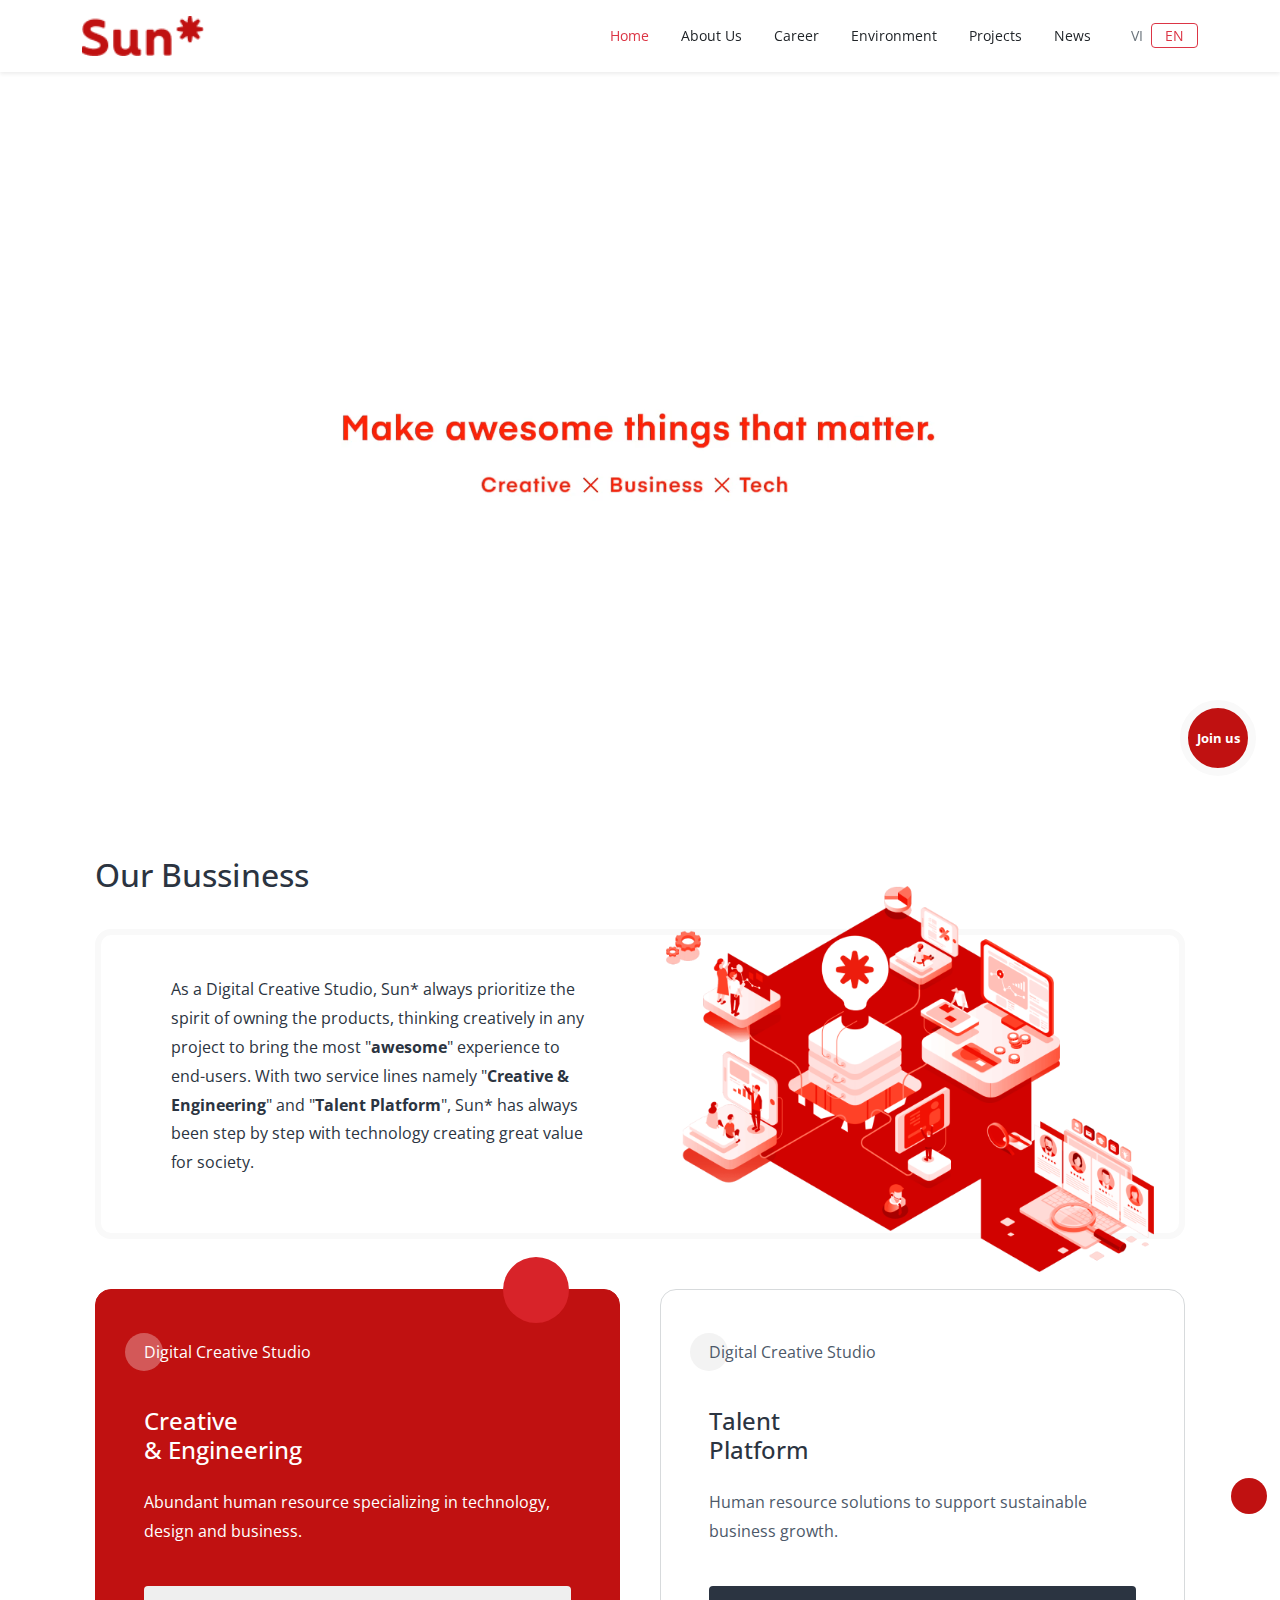
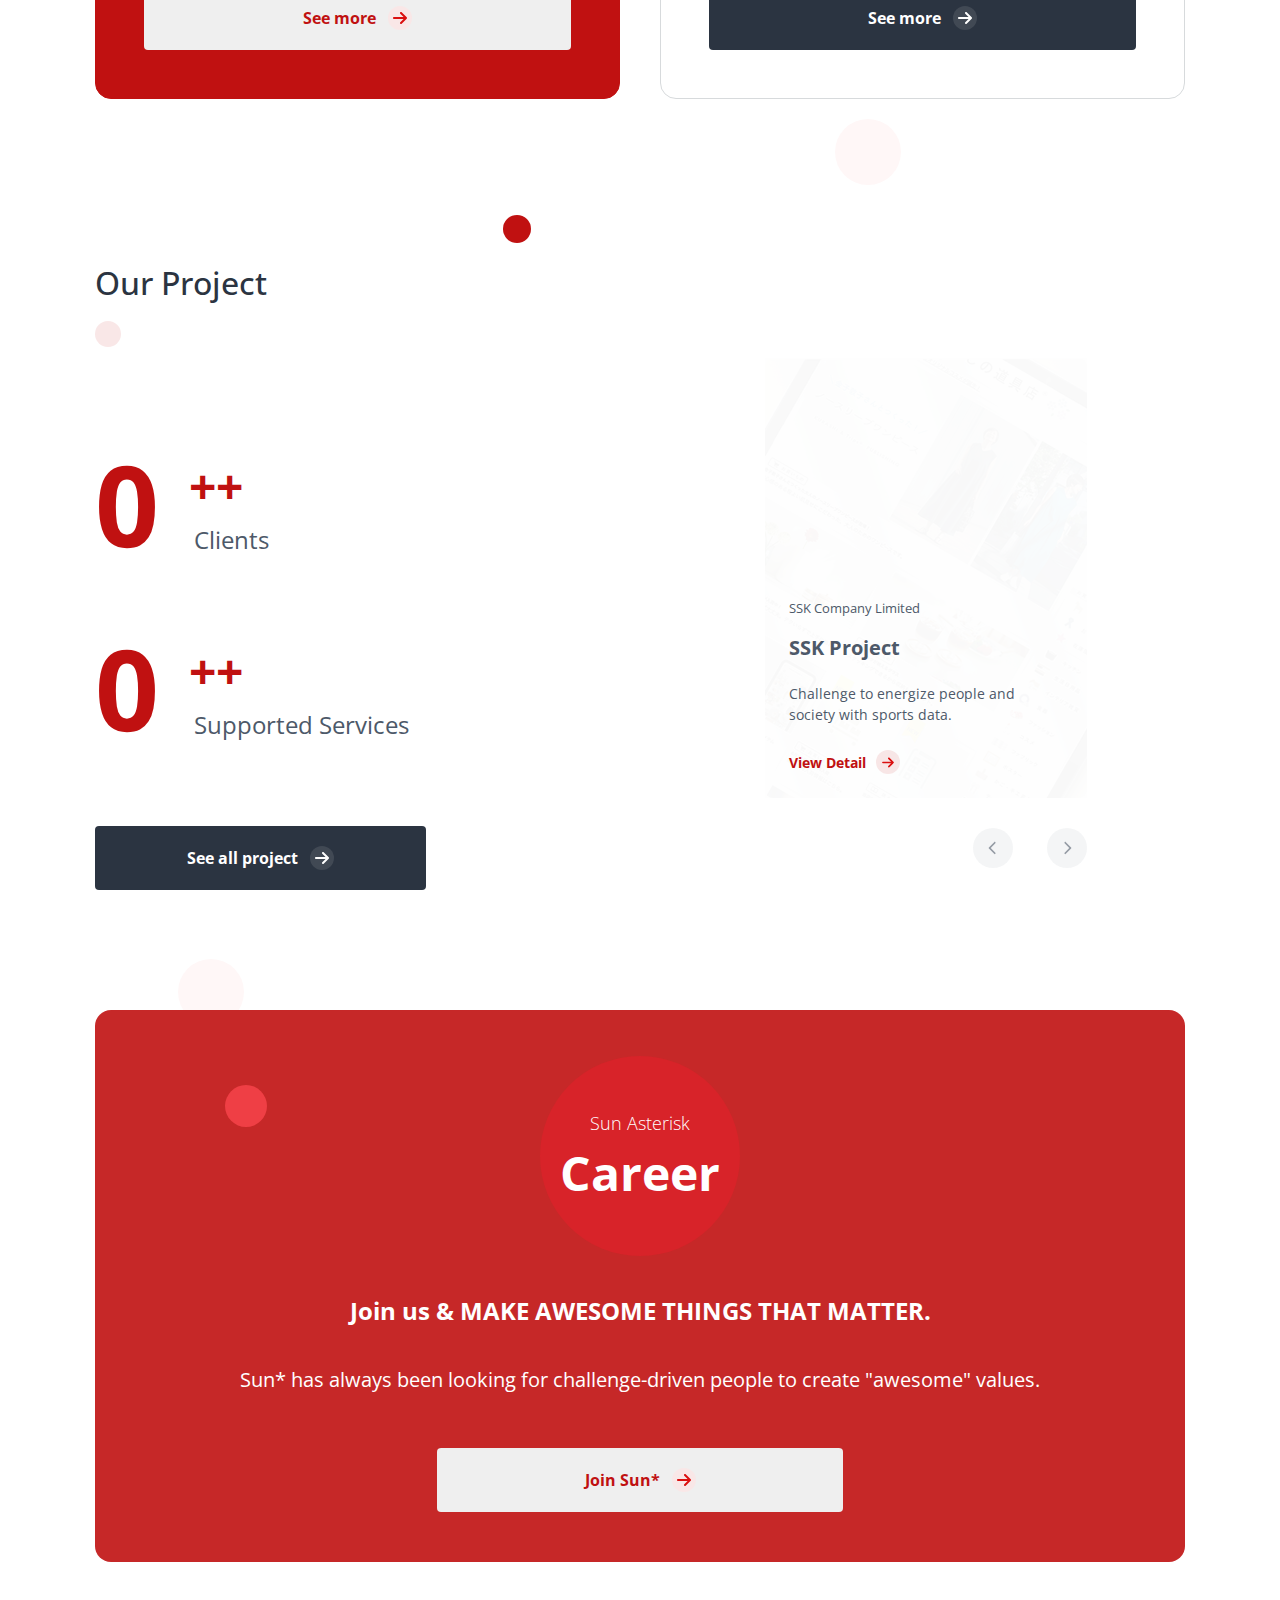
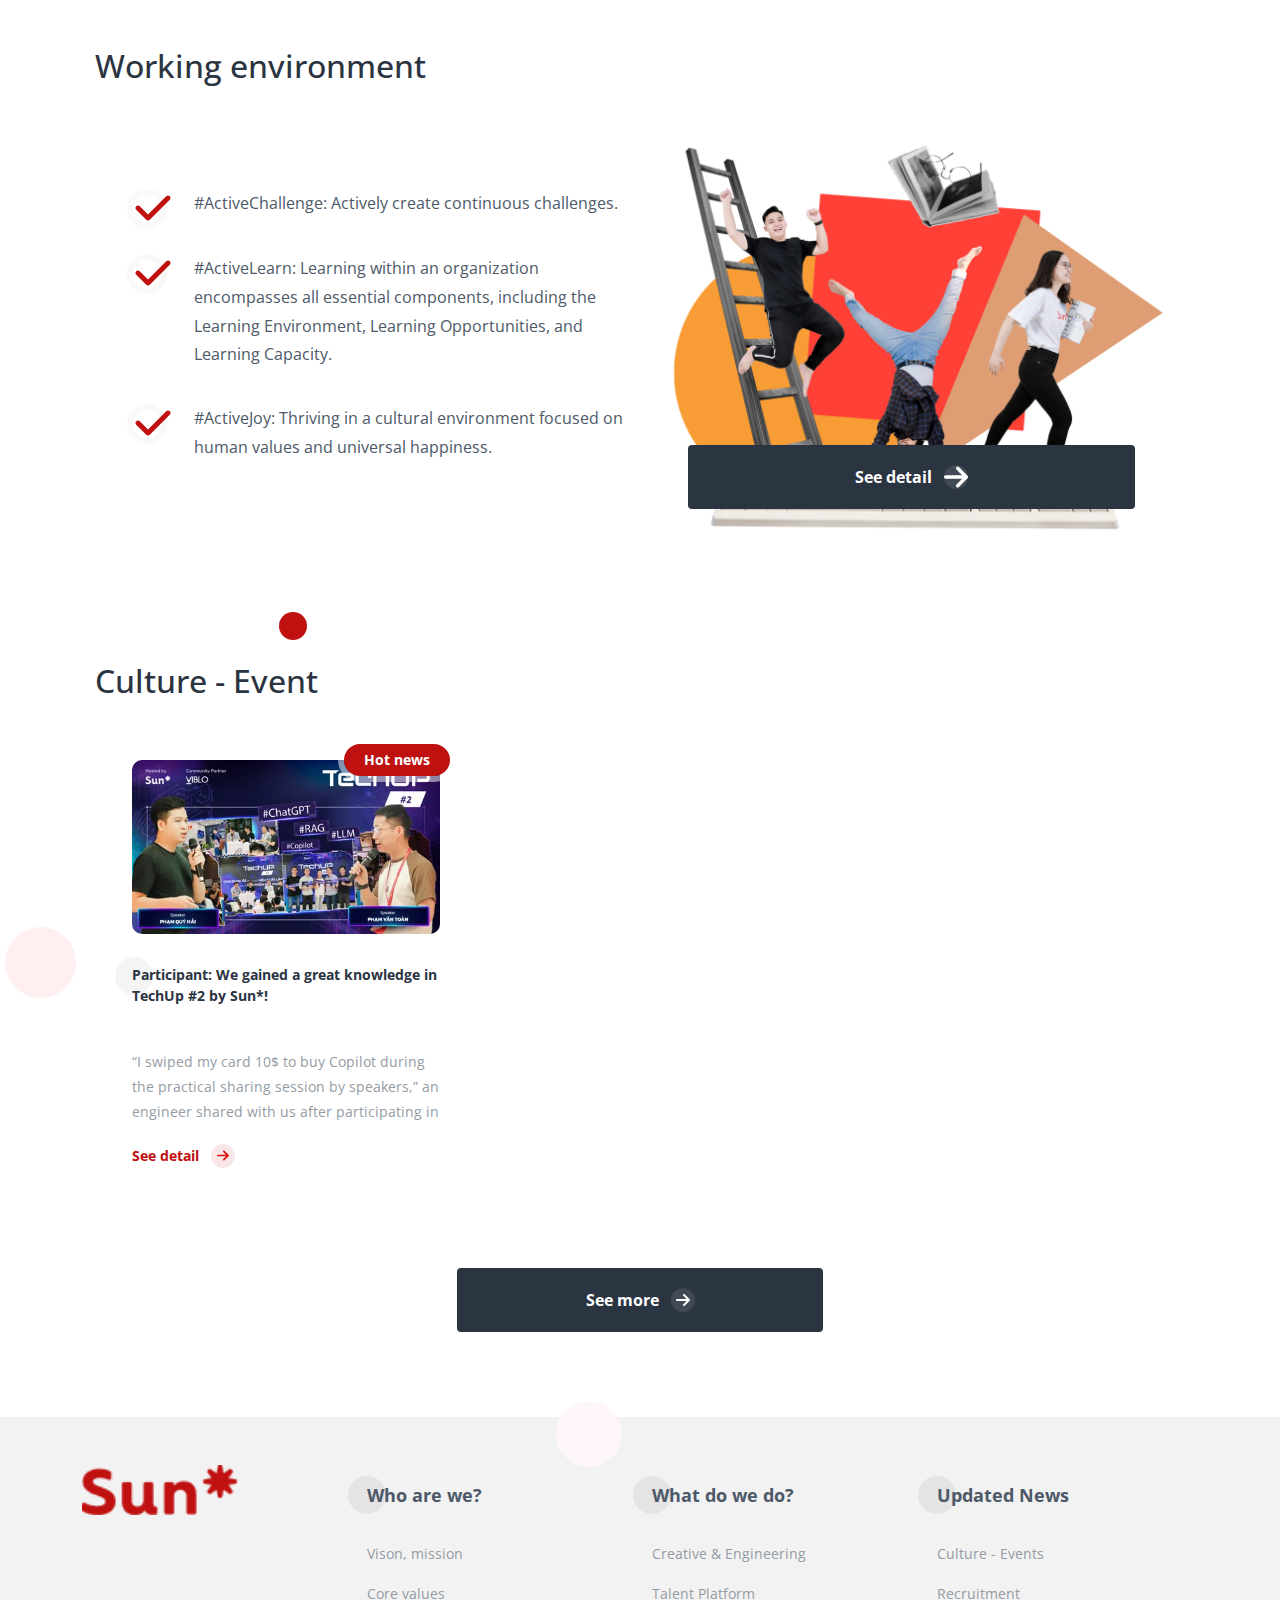
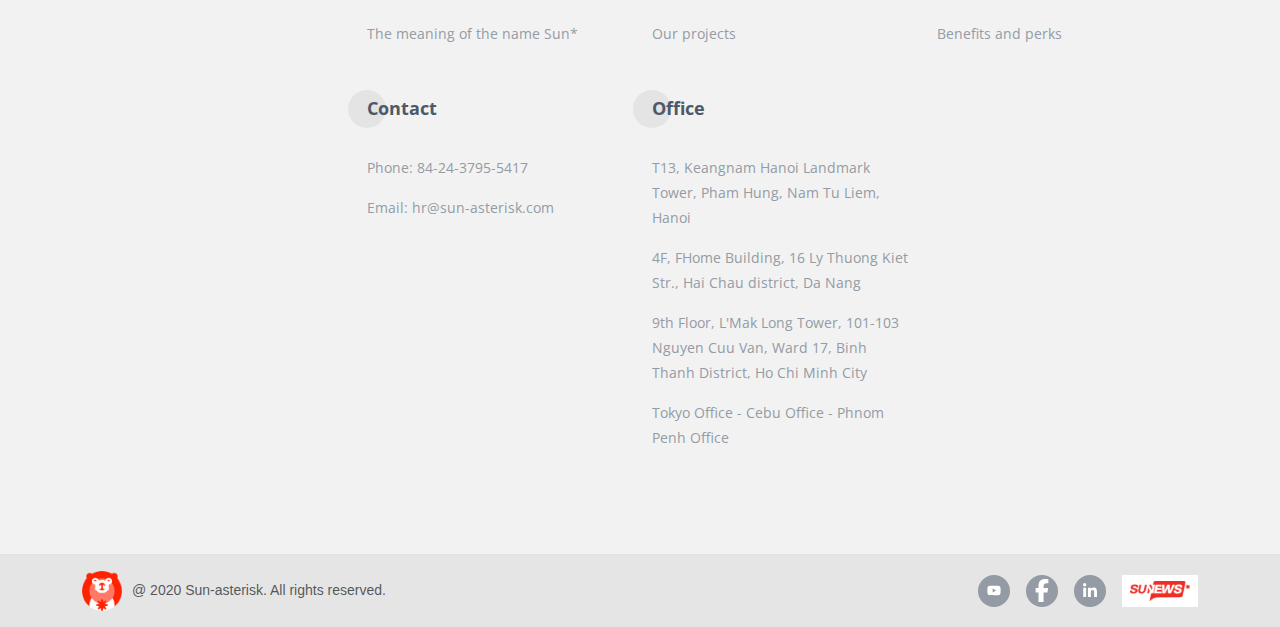
==== commit d7aed55c: "Merge pull request #4 from Thanhnhan1409/feat/bootstrap-layout" ====
--- a/src/pages/index.html
+++ b/src/pages/index.html
@@ -5,48 +5,71 @@
   <meta name="viewport" content="width=device-width, initial-scale=1.0">
   <title>Home page - English - Sun* Inc. Recruitment</title>
   <link rel="icon" href="../../assets/images/bear-footer.png" type="image/x-icon">
+  <link rel="stylesheet" href="../../assets/css/main/bootstrap.css">
   <link rel="stylesheet" href="../../assets/css/main.css">
   <link rel="stylesheet" href="https://cdnjs.cloudflare.com/ajax/libs/font-awesome/4.7.0/css/font-awesome.min.css">
 </head>
 <body>
-  <header class="header">
-    <div class="header-container">
-      <div class="header--logo">
-        <img src="../../assets/images/logo.png" alt="Sun logo">
-      </div>
-      <div class="header__nav">
-        <div class="nav__box">
-          <ul class="nav__items">
-            <li class="nav__item nav__item--active"><a href="./index.html">Home</a></li>
-            <li class="nav__item"><a href="./index.html">About Us</a></li>
-            <li class="nav__item"><a href="./index.html">Career</a></li>
-            <li class="nav__item"><a href="./index.html">Environment</a></li>
-            <li class="nav__item"><a href="./index.html">Projects</a></li>
-            <li class="nav__item"><a href="./index.html">News</a></li>
+  <!-- Bootstrap Header -->
+  <header class="header bg-white shadow-sm fixed-top">
+    <div class="container d-flex align-items-center justify-content-between">
+      <!-- Logo -->
+      <div class="header--logo py-3">
+        <img src="../../assets/images/logo.png" alt="Sun logo" width="122">
+      </div>
+
+      <div class="nav-container flex-grow-1 align-items-center">
+        <!-- Desktop Navigation -->
+        <nav class="d-none d-lg-flex flex-grow-1 justify-content-end">
+          <ul class="nav">
+            <li class="nav-item nav__item form-floating"><a class="nav-link active text-danger" href="./index.html">Home</a></li>
+            <li class="nav-item nav__item form-floating"><a class="nav-link" href="./index.html">About Us</a></li>
+            <li class="nav-item nav__item form-floating"><a class="nav-link" href="./index.html">Career</a></li>
+            <li class="nav-item nav__item form-floating"><a class="nav-link" href="./index.html">Environment</a></li>
+            <li class="nav-item nav__item form-floating"><a class="nav-link" href="./index.html">Projects</a></li>
+            <li class="nav-item nav__item form-floating"><a class="nav-link" href="./index.html">News</a></li>
           </ul>
-          <div class="nav-mobile">
-            <div class="nav-mobile__icons">
-              <input type="checkbox" name="toggle" id="toggle">
-              <label for="toggle">
+        </nav>
+        <!-- Mobile Navigation Toggle -->
+        <div class="d-lg-none">
+          <div class="d-flex justify-content-end">
+            <div class="d-flex justify-content-end">
+              <input type="checkbox" class="d-none" id="toggle">
+              <label for="toggle" class="toggle-label position-relative d-flex align-items-center justify-content-center bg-light p-2 rounded-1">
                 <img class="nav-mobile__icon nav-mobile__icon--show" src="../../assets/icons/nav-icon.svg" alt="nav">
                 <img class="nav-mobile__icon nav-mobile__icon--hide" src="../../assets/icons/x-mark-icon.svg" alt="close nav">
-                <ul class="nav-mobile__items">
-                  <li class="nav-mobile__item nav-mobile__item--active"><a href="./index.html">Home</a></li>
-                  <li class="nav-mobile__item"><a href="./index.html">About Us</a></li>
-                  <li class="nav-mobile__item"><a href="./index.html">Career</a></li>
-                  <li class="nav-mobile__item"><a href="./index.html">Environment</a></li>
-                  <li class="nav-mobile__item"><a href="./index.html">Projects</a></li>
-                  <li class="nav-mobile__item"><a href="./index.html">News</a></li>
-                </ul>
               </label>
-            </div>
-          </div>
-        </div>
-        <ul class="header__locale">
-          <a href="./vi.html" class="header__locale--vi">VI</a>
-          <a href="./index.html" class="header__locale--en">EN</a>
-        </ul>
-      </div>
+              <ul class="nav-mobile__items list-unstyled m-0 p-0">
+                <li class="nav-mobile__item nav-mobile__item--active"><a href="./index.html" class="d-block p-2 text-decoration-none">Home</a></li>
+                <li class="nav-mobile__item"><a href="./index.html" class="d-block p-2 text-decoration-none">About Us</a></li>
+                <li class="nav-mobile__item"><a href="./index.html" class="d-block p-2 text-decoration-none">Career</a></li>
+                <li class="nav-mobile__item"><a href="./index.html" class="d-block p-2 text-decoration-none">Environment</a></li>
+                <li class="nav-mobile__item"><a href="./index.html" class="d-block p-2 text-decoration-none">Projects</a></li>
+                <li class="nav-mobile__item"><a href="./index.html" class="d-block p-2 text-decoration-none">News</a></li>
+              </ul>
+            </div>
+          </div>
+        </div>
+
+        <!-- Language Selector -->
+        <div class="header__locale d-lg-flex align-items-center">
+          <a href="./vi.html" class="text-secondary mx-2">VI</a>
+          <a href="./index.html" class="btn btn-outline-danger btn-sm">EN</a>
+        </div>
+      </div>
+
+    </div>
+
+    <!-- Mobile Navigation Menu -->
+    <div class="collapse" id="navbarMobile">
+      <ul class="nav flex-column text-start bg-white">
+        <li class="nav-item"><a class="nav-link active bg-danger text-white" href="./index.html">Home</a></li>
+        <li class="nav-item"><a class="nav-link text-dark" href="./index.html">About Us</a></li>
+        <li class="nav-item"><a class="nav-link text-dark" href="./index.html">Career</a></li>
+        <li class="nav-item"><a class="nav-link text-dark" href="./index.html">Environment</a></li>
+        <li class="nav-item"><a class="nav-link text-dark" href="./index.html">Projects</a></li>
+        <li class="nav-item"><a class="nav-link text-dark" href="./index.html">News</a></li>
+      </ul>
     </div>
   </header>
 
@@ -305,85 +328,88 @@
     </div>
   </main>
 
-  <footer>
-    <div class="footer-container">
-      <div class="footer-content">
-        <div class="footer__logo">
-          <img src="../../assets/images/logo.png" alt="sun-asterisk">
-        </div>
-        <div class="footer-summary">
-          <div class="summary__section">
-            <h3 class="summary__section--title">Who are we?</h3>
-            <ul class="summary__section--content">
-              <li>Vison, mission</li>
-              <li>Core values</li>
-              <li>The meaning of the name Sun*</li>
-            </ul>
-          </div>
-          <div class="summary__section">
-            <h3 class="summary__section--title">What do we do?</h3>
-            <ul class="summary__section--content">
-              <li>Creative & Engineering</li>
-              <li>Talent Platform</li>
-              <li>Our projects</li>
-            </ul>
-          </div>
-          <div class="summary__section">
-            <h3 class="summary__section--title">Updated News</h3>
-            <ul class="summary__section--content">
-              <li>Culture - Events</li>
-              <li>Recruitment</li>
-              <li>Benefits and perks</li>
-            </ul>
-          </div>
-          <div class="summary__section">
-            <h3 class="summary__section--title">Contact</h3>
-            <ul class="summary__section--content">
-              <li>Phone: 84-24-3795-5417</li>
-              <li>Email: hr@sun-asterisk.com</li>
-            </ul>
-          </div>
-          <div class="summary__section">
-            <h3 class="summary__section--title">Office</h3>
-            <ul class="summary__section--content">
-              <li>T13, Keangnam Hanoi Landmark Tower, Pham Hung, Nam Tu Liem, Hanoi</li>
-              <li>4F, FHome Building, 16 Ly Thuong Kiet Str., Hai Chau district, Da Nang</li>
-              <li>9th Floor, L'Mak Long Tower, 101-103 Nguyen Cuu Van, Ward 17, Binh Thanh District, Ho Chi Minh City</li>
-              <li>Tokyo Office - Cebu Office - Phnom Penh Office</li>
-            </ul>
+  <footer class="bg-light">
+    <div class="container py-5">
+      <div class="row">
+        <div class="col-md-3 mb-4">
+          <div class="footer__logo">
+            <img src="../../assets/images/logo.png" alt="sun-asterisk" class="img-fluid" style="width: 155.5px;">
+          </div>
+        </div>
+        <div class="col-md-9">
+          <div class="row">
+            <div class="col-md-4 mb-3">
+              <h3 class="summary__section--title fw-bold">Who are we?</h3>
+              <ul class="list-unstyled summary__section--content">
+                <li>Vison, mission</li>
+                <li>Core values</li>
+                <li>The meaning of the name Sun*</li>
+              </ul>
+            </div>
+            <div class="col-md-4 mb-3">
+              <h3 class="summary__section--title fw-bold">What do we do?</h3>
+              <ul class="list-unstyled summary__section--content">
+                <li>Creative & Engineering</li>
+                <li>Talent Platform</li>
+                <li>Our projects</li>
+              </ul>
+            </div>
+            <div class="col-md-4 mb-3">
+              <h3 class="summary__section--title fw-bold">Updated News</h3>
+              <ul class="list-unstyled summary__section--content">
+                <li>Culture - Events</li>
+                <li>Recruitment</li>
+                <li>Benefits and perks</li>
+              </ul>
+            </div>
+            <div class="col-md-4 mb-3">
+              <h3 class="summary__section--title fw-bold">Contact</h3>
+              <ul class="list-unstyled summary__section--content">
+                <li>Phone: 84-24-3795-5417</li>
+                <li>Email: hr@sun-asterisk.com</li>
+              </ul>
+            </div>
+            <div class="col-md-4 mb-3">
+              <h3 class="summary__section--title fw-bold">Office</h3>
+              <ul class="list-unstyled summary__section--content">
+                <li>T13, Keangnam Hanoi Landmark Tower, Pham Hung, Nam Tu Liem, Hanoi</li>
+                <li>4F, FHome Building, 16 Ly Thuong Kiet Str., Hai Chau district, Da Nang</li>
+                <li>9th Floor, L'Mak Long Tower, 101-103 Nguyen Cuu Van, Ward 17, Binh Thanh District, Ho Chi Minh City</li>
+                <li>Tokyo Office - Cebu Office - Phnom Penh Office</li>
+              </ul>
+            </div>
           </div>
         </div>
       </div>
     </div>
-
-    <div class="footer-contact__container">
-      <div class="footer-contact__box">
-        <div class="footer-contact">
-          <div class="bear-logo">
+  
+    <div class="footer-contact__container bg-light border-top mt-4">
+      <div class="container py-3">
+        <div class="d-flex align-items-md-center justify-content-between flex-column flex-md-row align-items-start gap-2">
+          <div class="bear-logo d-flex align-items-center">
             <a href="./index.html">
-              <img src="../../assets/images/bear-footer.png" alt="bear logo">
+              <img src="../../assets/images/bear-footer.png" alt="bear logo" style="width: 40px; height: 40px; margin-right: 10px;">
             </a>
-            <span>@ 2020 Sun-asterisk. All rights reserved.</span>
-          </div>
-          <div class="contact-socials">
-            <div class="contact-socials__item">
-              <a href="./index.html">
-                <img src="../../assets/icons/youtube-icon.svg" alt="youtube">
-              </a>
-            </div>
-            <div class="contact-socials__item">
-              <a href="./index.html"><img src="../../assets/icons/facebook-icon.svg" alt="facebook"></a>
-            </div>
-            <div class="contact-socials__item">
-              <a href="./index.html"><img src="../../assets/icons/linkedin-icon.svg" alt="linkedin"></a>
-            </div>
-            <div class="contact-socials__item contact-socials__item--sunews">
-              <a href="./index.html"><img src="../../assets/icons/sunews-icon.svg" alt="sunews"></a>
-            </div>
+            <span class="text-muted">@ 2020 Sun-asterisk. All rights reserved.</span>
+          </div>
+          <div class="contact-socials d-flex gap-3">
+            <a href="./index.html" class="contact-socials__item rounded-circle d-flex align-items-center justify-content-center" style="width: 32px; height: 32px; background-color: #949ba4;">
+              <img src="../../assets/icons/youtube-icon.svg" alt="youtube" class="social-icon">
+            </a>
+            <a href="./index.html" class="contact-socials__item rounded-circle d-flex align-items-center justify-content-center" style="width: 32px; height: 32px; background-color: #949ba4;">
+              <img src="../../assets/icons/facebook-icon.svg" alt="facebook" class="social-icon">
+            </a>
+            <a href="./index.html" class="contact-socials__item rounded-circle d-flex align-items-center justify-content-center" style="width: 32px; height: 32px; background-color: #949ba4;">
+              <img src="../../assets/icons/linkedin-icon.svg" alt="linkedin" class="social-icon">
+            </a>
+            <a href="./index.html" class="contact-socials__item contact-socials__item--sunews d-flex align-items-center justify-content-center" style="background-color: #fff; padding: 0 8px;">
+              <img src="../../assets/icons/sunews-icon.svg" alt="sunews" style="width: 60px;">
+            </a>
           </div>
         </div>
       </div>
     </div>
   </footer>
+
 </body>
 </html>
